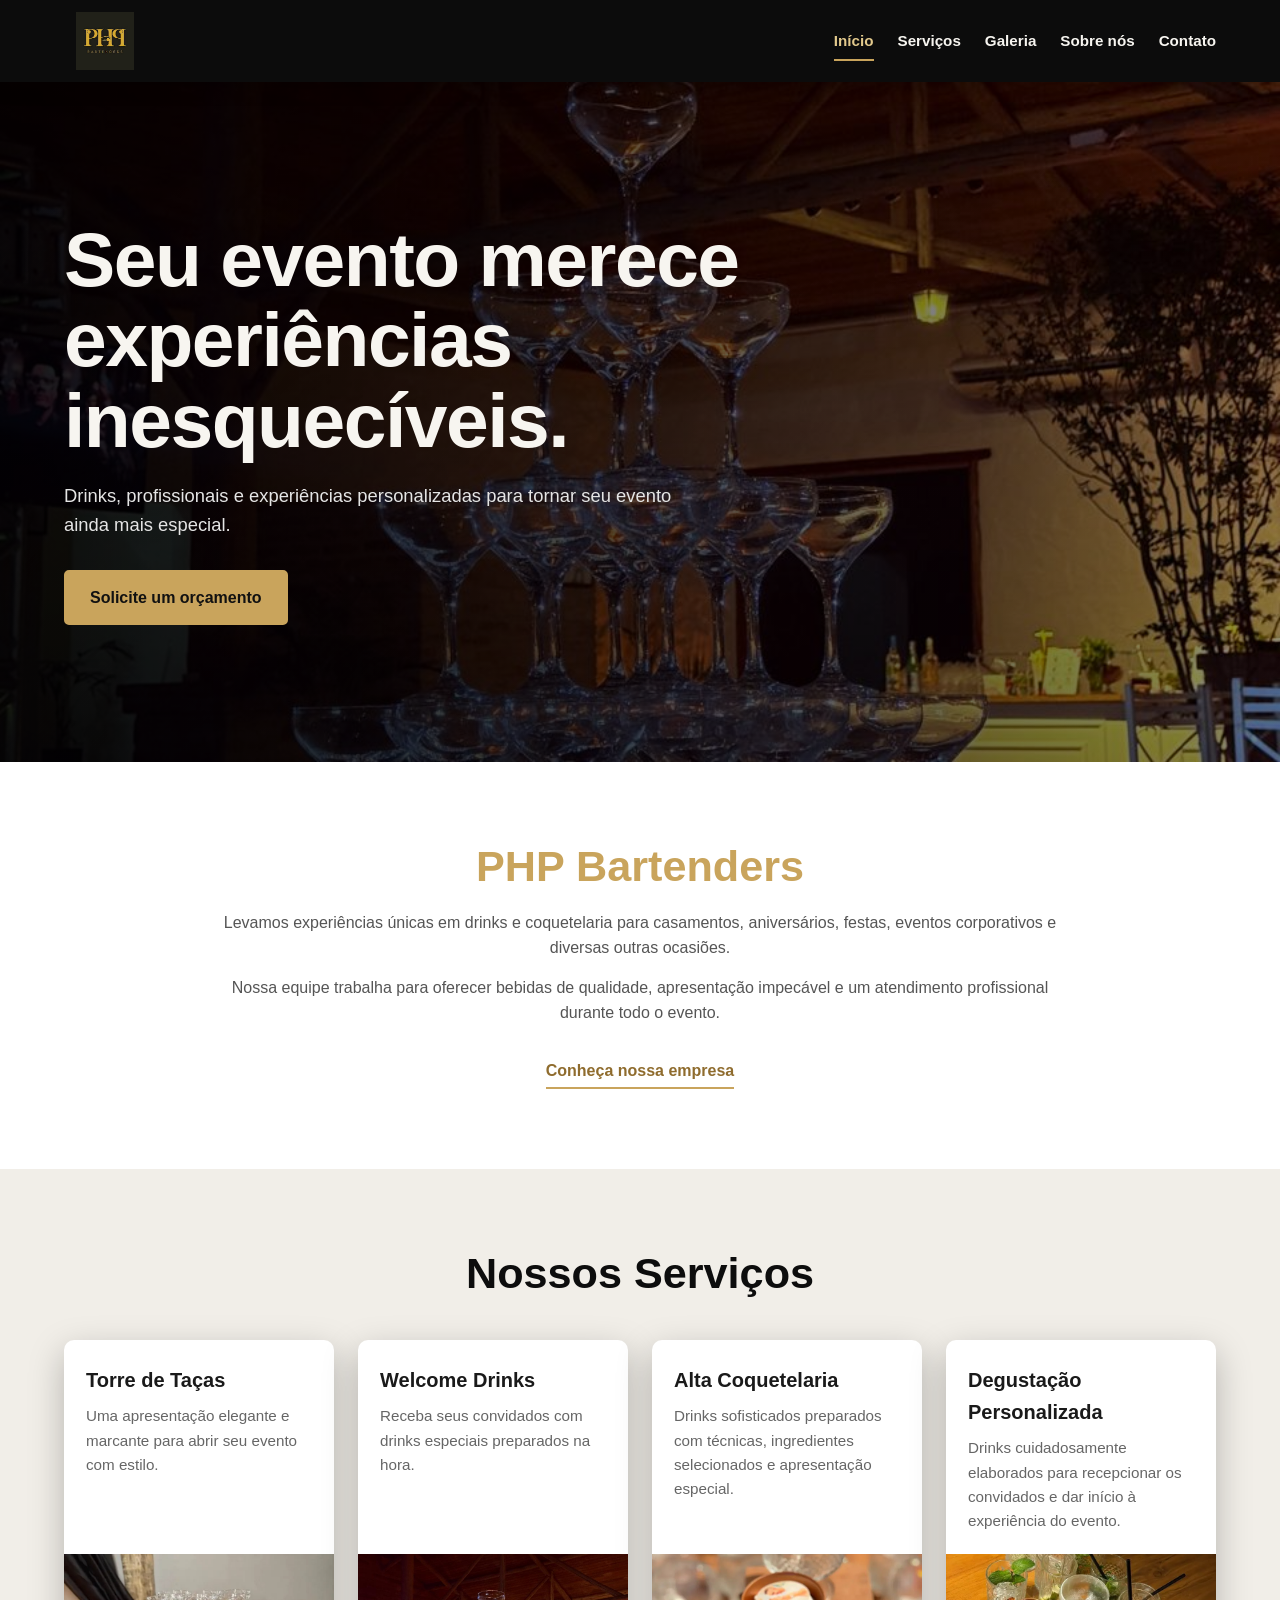
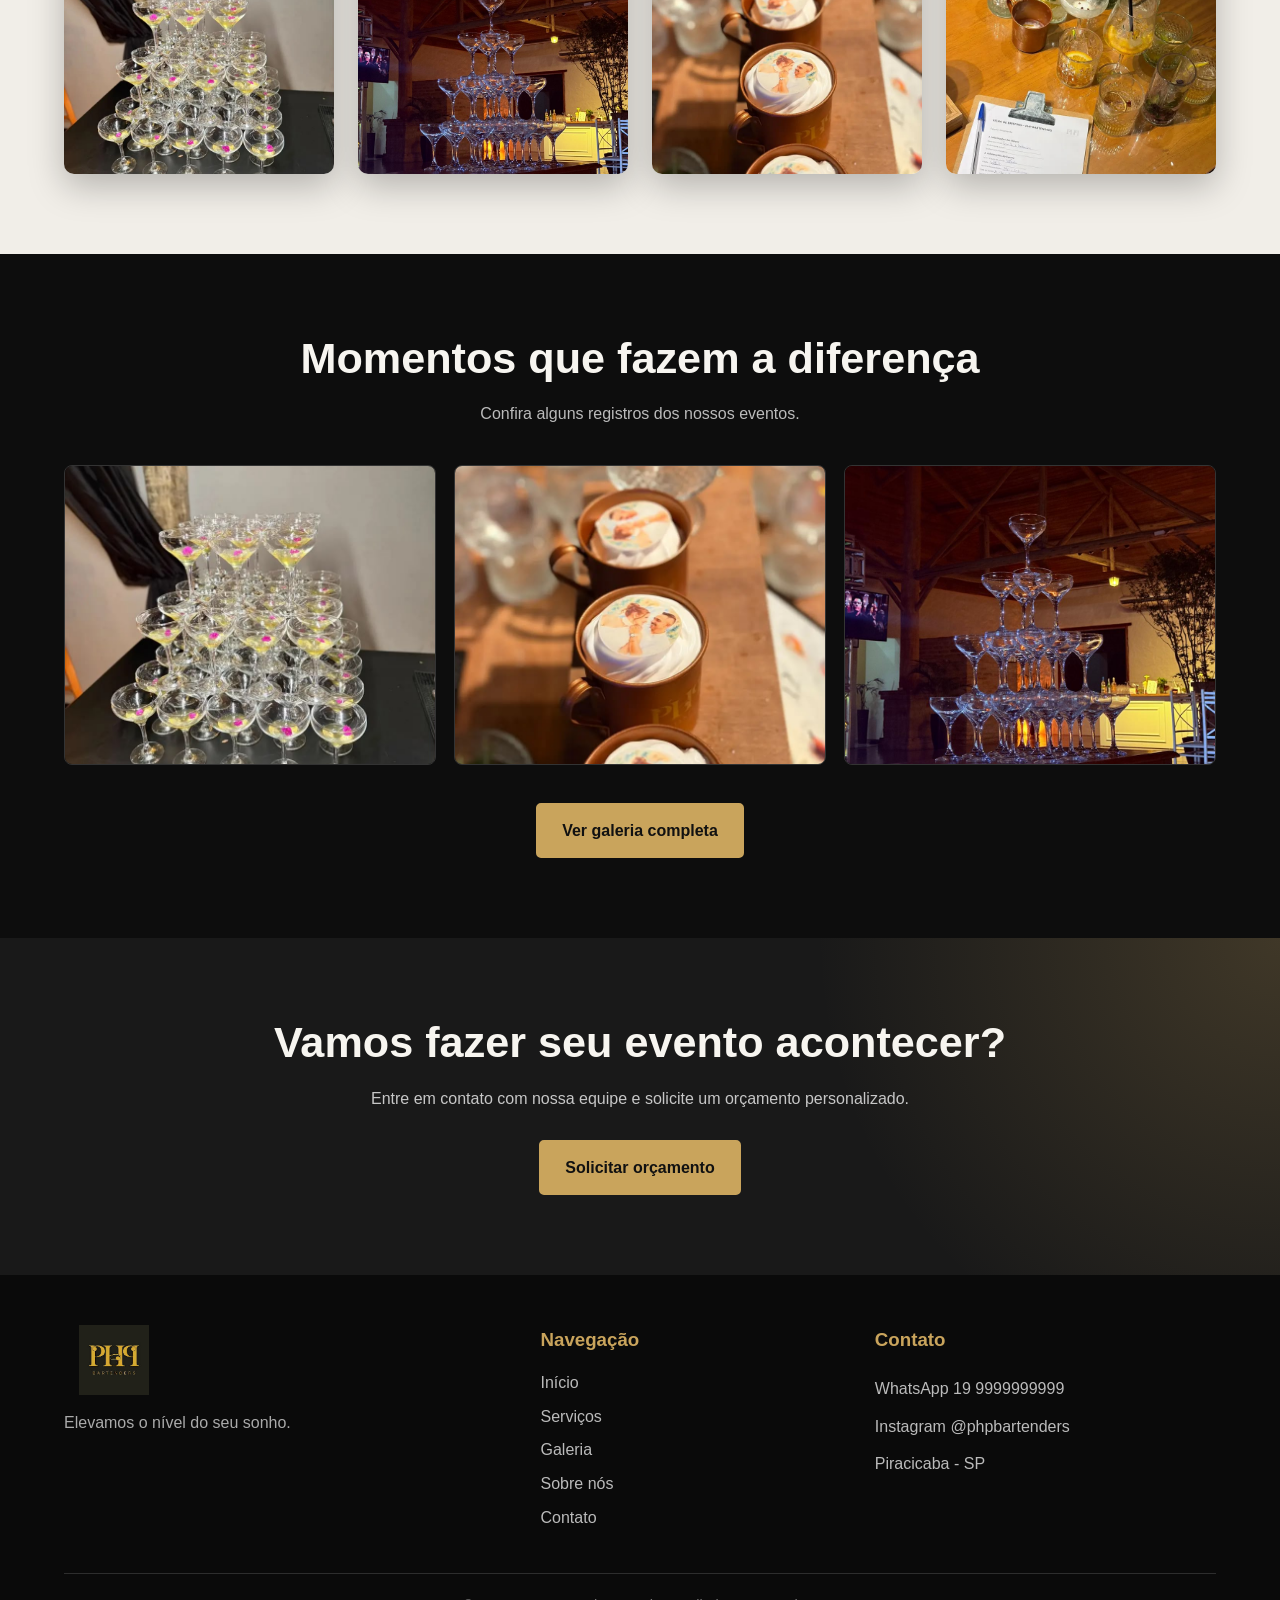
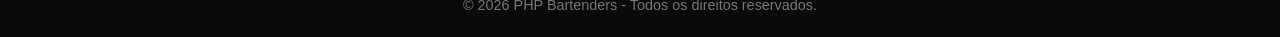
==== Paginas/index.html @ 07cd4cd8 "Add files via upload" ====
<!doctype html>
<html lang="pt-BR">
  <head>
    <meta charset="UTF-8" />
    <meta name="viewport" content="width=device-width, initial-scale=1.0" />
    <title>PHP Bartenders</title>
    <link rel="stylesheet" href="../css/style.css" />
    <link rel="icon" href="../imagens/Logo PHP.jpg" type="image/png" />
  </head>

  <body>
    <header>
      <div class="logo">
        <img src="../imagens/Logo PHP.jpg" alt="Logo PHP Bartenders" />
      </div>
      <nav>
        <a href="index.html" class="ativo">Início</a>
        <a href="serviços.html">Serviços</a>
        <a href="galeria.html">Galeria</a>
        <a href="sobre.html">Sobre nós</a>
        <a href="contato.html">Contato</a>
      </nav>
    </header>
    <main>
      <!-- BANNER PRINCIPAL -->
      <section class="hero">
        <div class="hero-text">
          <h1>Seu evento merece experiências inesquecíveis.</h1>
          <p>
            Drinks, profissionais e experiências personalizadas para tornar seu
            evento ainda mais especial.
          </p>
          <a href="contato.html" class="botao">
            Solicite um orçamento
          </a>
        </div>
      </section>
      <!-- SOBRE A EMPRESA -->
      <section class="sobre">
        <h2>PHP Bartenders</h2>
        <p>
          Levamos experiências únicas em drinks e coquetelaria para casamentos,
          aniversários, festas, eventos corporativos e diversas outras ocasiões.
        </p>
        <p>
          Nossa equipe trabalha para oferecer bebidas de qualidade, apresentação
          impecável e um atendimento profissional durante todo o evento.
        </p>
        <a href="sobre.html">Conheça nossa empresa</a>
      </section>
      <!-- SERVIÇOS -->
      <section class="servicos">
        <h2>Nossos Serviços</h2>
        <div class="servicos-container">
          <div class="card-servico">
            <h3>Torre de Taças</h3>
            <p>
              Uma apresentação elegante e marcante para abrir seu evento com
              estilo.
            </p>
            <img src="../imagens/torre.jpeg" alt="Torre de Taças" />
          </div>
          <div class="card-servico">
            <h3>Welcome Drinks</h3>
            <p>
              Receba seus convidados com drinks especiais preparados na hora.
            </p>
            <img src="../imagens/welcome.jpeg" alt="Welcome Drinks" />
          </div>
          <div class="card-servico">
            <h3>Alta Coquetelaria</h3>
            <p>
              Drinks sofisticados preparados com técnicas, ingredientes
              selecionados e apresentação especial.
            </p>
            <img src="../imagens/alta.jpeg" alt="Alta Coquetelaria" />
          </div>
          <div class="card-servico">
            <h3>Degustação Personalizada</h3>
            <p>
              Drinks cuidadosamente elaborados para recepcionar os convidados e
              dar início à experiência do evento.
            </p>
            <img src="../imagens/degustação personalizaa.jpeg" alt="Shots" />
          </div>
        </div>
      </section>
      <!-- GALERIA -->
      <section class="galeria-destaque">
        <h2>Momentos que fazem a diferença</h2>
        <p>Confira alguns registros dos nossos eventos.</p>
        <div class="imagens-galeria">
          <img src="../imagens/torre.jpeg" alt="Torre de Taças iluminada em evento" />
          <img src="../imagens/alta.jpeg" alt="Alta coquetelaria e preparo de drinks" />
          <img src="../imagens/welcome.jpeg" alt="Welcome drinks para convidados" />
        </div>
        <a href="galeria.html" class="botao">
          Ver galeria completa
        </a>
      </section>
      <!-- ORÇAMENTO -->
      <section class="orcamento">
        <h2>Vamos fazer seu evento acontecer?</h2>
        <p>
          Entre em contato com nossa equipe e solicite um orçamento
          personalizado.
        </p>
        <a href="contato.html" class="botao">
          Solicitar orçamento
        </a>
      </section>
    </main>
    <footer>
      <div class="footer-container">
        <div class="footer-logo">
          <img src="../imagens/Logo PHP.jpg" alt="Logo PHP Bartenders" />
          <p>Elevamos o nível do seu sonho.</p>
        </div>
        <div class="footer-links">
          <h3>Navegação</h3>
          <a href="index.html">Início</a>
          <a href="serviços.html">Serviços</a>
          <a href="galeria.html">Galeria</a>
          <a href="sobre.html">Sobre nós</a>
          <a href="contato.html">Contato</a>
        </div>

        <div class="footer-contato">
          <h3>Contato</h3>

          <p>WhatsApp 19 9999999999</p>
          <p>Instagram @phpbartenders</p>
          <p>Piracicaba - SP</p>
        </div>
      </div>
      <div class="footer-bottom">
        <p>© 2026 PHP Bartenders - Todos os direitos reservados.</p>
      </div>
    </footer>
  </body>
</html>
---- css/style.css ----
/* =========================================================
   PHP BARTENDERS - ESTILO PRINCIPAL (REORGANIZADO)

   ÍNDICE
   1. Variáveis e base
   2. Componentes globais (títulos, botão, orçamento/CTA)
   3. Cabeçalho e menu
   4. Rodapé
   5. Página INÍCIO (index)
   6. Banner das páginas internas
   7. Página SOBRE NÓS
   8. Página SERVIÇOS
   9. Página GALERIA
   10. Página CONTATO (formulário, cards, FAQ)
   11. Responsividade (media queries)
   12. Acessibilidade
   ========================================================= */


/* =========================================================
   1. VARIÁVEIS E BASE
   ========================================================= */

:root {
    --preto: #0d0d0d;
    --preto-2: #151515;
    --cinza: #242424;
    --cinza-claro: #bdbdbd;
    --branco: #f7f5f0;
    --dourado: #c9a45c;
    --dourado-claro: #e2c98c;
    --max-width: 1200px;
    --sombra: 0 12px 35px rgba(0, 0, 0, 0.25);
    --transicao: 0.3s ease;
}

* {
    margin: 0;
    padding: 0;
    box-sizing: border-box;
}

html {
    scroll-behavior: smooth;
}

body {
    font-family: Arial, Helvetica, sans-serif;
    background: var(--branco);
    color: #222;
    line-height: 1.6;
}

/* Fica depois do body de propósito: define o fundo escuro atrás da página */
html, body {
    min-height: 100%;
    background-color: #0a0a0a;
}

main {
    overflow: hidden;
}


/* =========================================================
   2. COMPONENTES GLOBAIS
   ========================================================= */

/* Seções e títulos padrão */
section {
    padding: 80px 5%;
}

section h2 {
    color: var(--preto);
    font-size: clamp(1.8rem, 4vw, 2.7rem);
    line-height: 1.15;
    text-align: center;
    margin-bottom: 18px;
}

section > p {
    max-width: 760px;
    margin: 0 auto 14px;
    text-align: center;
    color: #555;
}

/* Botão dourado */
.botao {
    display: inline-block;
    padding: 13px 24px;
    border-radius: 5px;
    background: var(--dourado);
    color: #111;
    text-decoration: none;
    font-weight: 800;
    border: 2px solid var(--dourado);
    transition: transform var(--transicao), background var(--transicao),
                color var(--transicao), box-shadow var(--transicao);
}

.botao:hover,
.botao:focus {
    background: transparent;
    color: var(--dourado-claro);
    transform: translateY(-2px);
    box-shadow: 0 8px 20px rgba(0, 0, 0, 0.18);
}

/* Seção de orçamento / CTA (usada em várias páginas) */
.orcamento {
    background:
        radial-gradient(circle at top right, rgba(201, 164, 92, 0.22), transparent 35%),
        #191919;
    color: var(--branco);
    text-align: center;
}

.orcamento h2 {
    color: var(--branco);
}

.orcamento p {
    color: #c7c7c7;
    margin-bottom: 28px;
}


/* =========================================================
   3. CABEÇALHO E MENU
   ========================================================= */

header {
    min-height: 82px;
    padding: 12px 5%;
    background: rgba(13, 13, 13, 0.97);
    display: flex;
    align-items: center;
    justify-content: space-between;
    gap: 30px;
    position: sticky;
    top: 0;
    z-index: 1000;
    box-shadow: 0 3px 18px rgba(0, 0, 0, 0.25);
}

.logo img {
    width: 82px;
    height: 58px;
    object-fit: contain;
    border-radius: 8px;
    display: block;
}

nav {
    display: flex;
    align-items: center;
    justify-content: flex-end;
    flex-wrap: wrap;
    gap: 8px 24px;
}

nav a {
    color: var(--branco);
    text-decoration: none;
    font-size: 0.95rem;
    font-weight: 700;
    padding: 8px 0;
    position: relative;
    transition: color var(--transicao);
}

nav a::after {
    content: "";
    position: absolute;
    left: 0;
    bottom: 0;
    width: 0;
    height: 2px;
    background: var(--dourado);
    transition: width var(--transicao);
}

nav a:hover,
nav a:focus {
    color: var(--dourado-claro);
}

nav a:hover::after,
nav a:focus::after {
    width: 100%;
}

/* Link da página atual */
nav a.ativo {
    color: var(--dourado-claro);
}

nav a.ativo::after {
    width: 100%;
}


/* =========================================================
   4. RODAPÉ
   ========================================================= */

footer {
    background: #0a0a0a;
    color: white;
    padding: 50px 5% 20px;
}

.footer-container {
    width: min(var(--max-width), 100%);
    margin: 0 auto;
    display: grid;
    grid-template-columns: 1.5fr 1fr 1.2fr;
    gap: 50px;
}

.footer-logo,
.footer-links,
.footer-contato {
    display: flex;
    flex-direction: column;
}

.footer-logo {
    max-width: 300px;
}

.footer-logo img {
    width: 100px;
    height: 70px;
    object-fit: contain;
    margin-bottom: 15px;
    border-radius: 7px;
}

.footer-logo p {
    color: #aaa;
    line-height: 1.6;
}

.footer-links h3,
.footer-contato h3 {
    color: var(--dourado);
    margin-bottom: 15px;
}

.footer-links a {
    color: #bbb;
    text-decoration: none;
    margin-bottom: 8px;
    transition: color var(--transicao), padding-left var(--transicao);
}

.footer-links a:hover {
    color: var(--dourado-claro);
    padding-left: 4px;
}

.footer-contato p {
    color: #bbb;
    margin: 6px 0;
}

.footer-bottom {
    width: min(var(--max-width), 100%);
    margin: 35px auto 0;
    border-top: 1px solid #2d2d2d;
    padding-top: 20px;
    text-align: center;
    color: #777;
    font-size: 0.9rem;
}


/* =========================================================
   5. PÁGINA INÍCIO (index.html)
   ========================================================= */

/* ---------- Banner principal ---------- */
.hero {
    min-height: 680px;
    padding: 100px 5%;
    display: flex;
    align-items: center;
    position: relative;
    isolation: isolate;
    background:
        linear-gradient(90deg, rgba(0, 0, 0, 0.88) 0%, rgba(0, 0, 0, 0.62) 48%, rgba(0, 0, 0, 0.28) 100%),
        url("../imagens/welcome.jpeg") center/cover no-repeat;
}

.hero::after {
    content: "";
    position: absolute;
    inset: 0;
    background: linear-gradient(0deg, rgba(0,0,0,.25), transparent);
    z-index: -1;
}

.hero-text {
    width: min(680px, 100%);
    color: var(--branco);
}

.hero-text h1 {
    max-width: 680px;
    margin-bottom: 20px;
    font-size: clamp(2.5rem, 6vw, 4.8rem);
    line-height: 1.05;
    letter-spacing: -1.5px;
}

.hero-text p {
    max-width: 620px;
    margin-bottom: 30px;
    color: #e5e5e5;
    font-size: 1.15rem;
}

.hero .botao:hover {
    color: #ebe083e8;
}

/* ---------- Sobre a empresa ---------- */
.sobre {
    background: #fff;
    text-align: center;
}

.sobre h2 {
    color: var(--dourado);
}

.sobre p {
    max-width: 850px;
}

.sobre > a:not(.botao) {
    display: inline-block;
    margin-top: 18px;
    color: #8f6c2e;
    font-weight: 800;
    text-decoration: none;
    border-bottom: 2px solid var(--dourado);
    padding-bottom: 3px;
    transition: color var(--transicao);
}

.sobre > a:not(.botao):hover {
    color: #4e3918;
}

/* ---------- Serviços (cards) ---------- */
.servicos {
    background: #f1eee8;
}

.servicos-container {
    width: min(var(--max-width), 100%);
    margin: 42px auto 0;
    display: grid;
    grid-template-columns: repeat(4, 1fr);
    gap: 24px;
}

.card-servico {
    background: #fff;
    border-radius: 10px;
    overflow: hidden;
    box-shadow: var(--sombra);
    display: flex;
    flex-direction: column;
    justify-content: space-between; /* força a imagem para o rodapé do card */
    transition: transform var(--transicao), box-shadow var(--transicao);
}

.card-servico:hover {
    transform: translateY(-8px);
    box-shadow: 0 18px 40px rgba(0, 0, 0, 0.2);
}

.card-servico h3 {
    padding: 24px 22px 8px;
    color: #1a1a1a;
    font-size: 1.25rem;
}

.card-servico p {
    padding: 0 22px 20px;
    color: #666;
    font-size: 0.95rem;
    flex: 1;
}

.card-servico img {
    width: 100%;
    height: 220px;
    object-fit: cover;
    display: block;
    transition: transform 0.5s ease;
}

.card-servico:hover img {
    transform: scale(1.04);
}

/* ---------- Galeria em destaque ---------- */
.galeria-destaque {
    background: var(--preto);
    color: var(--branco);
    text-align: center;
}

.galeria-destaque h2 {
    color: var(--branco);
}

.galeria-destaque > p {
    color: #bbb;
}

.imagens-galeria {
    width: min(var(--max-width), 100%);
    margin: 38px auto;
    display: grid;
    grid-template-columns: repeat(3, 1fr);
    gap: 18px;
}

.imagens-galeria img {
    width: 100%;
    height: 300px;
    object-fit: cover;
    border-radius: 8px;
    border: 1px solid #333;
    display: block;
    transition: transform var(--transicao), filter var(--transicao);
}

.imagens-galeria img:hover {
    transform: scale(1.025);
    filter: brightness(1.1);
}


/* =========================================================
   6. BANNER DAS PÁGINAS INTERNAS
   (Sobre, Serviços, Galeria, Contato)
   ========================================================= */

.hero-interna {
    min-height: 380px;
    padding: 90px 5% 70px;
    display: flex;
    align-items: center;
    justify-content: center;
    text-align: center;
    position: relative;
    background:
        linear-gradient(180deg, rgba(13, 13, 13, 0.92) 0%, rgba(21, 21, 21, 0.85) 100%),
        url("../imagens/welcome.jpeg") center/cover no-repeat;
    border-bottom: 2px solid rgba(201, 164, 92, 0.35);
}

.hero-interna-conteudo {
    width: min(850px, 100%);
    color: var(--branco);
}

.hero-interna-conteudo .tag-topo {
    display: inline-block;
    color: var(--dourado);
    text-transform: uppercase;
    font-size: 0.85rem;
    font-weight: 800;
    letter-spacing: 2px;
    margin-bottom: 12px;
    padding: 4px 14px;
    background: rgba(201, 164, 92, 0.12);
    border: 1px solid rgba(201, 164, 92, 0.3);
    border-radius: 20px;
}

.hero-interna-conteudo h1 {
    font-size: clamp(2.2rem, 5vw, 3.8rem);
    line-height: 1.15;
    margin-bottom: 16px;
    color: var(--branco);
}

.hero-interna-conteudo h1 span {
    color: var(--dourado);
}

.hero-interna-conteudo p {
    font-size: 1.1rem;
    color: #d8d8d8;
    max-width: 680px;
    margin: 0 auto;
}


/* =========================================================
   7. PÁGINA SOBRE NÓS (sobre.html)
   ========================================================= */

/* ---------- História ---------- */
.sobre-historia {
    background: #ffffff;
    padding: 80px 5%;
}

.sobre-historia-grid {
    width: min(var(--max-width), 100%);
    margin: 40px auto 0;
    display: grid;
    grid-template-columns: 1.1fr 0.9fr;
    gap: 50px;
    align-items: center;
}

.sobre-historia-texto h3 {
    font-size: 1.8rem;
    color: var(--preto);
    margin-bottom: 18px;
    line-height: 1.3;
}

.sobre-historia-texto p {
    color: #4a4a4a;
    font-size: 1.05rem;
    line-height: 1.75;
    margin-bottom: 16px;
    text-align: left;
}

.sobre-historia-img {
    position: relative;
}

.sobre-historia-img img {
    width: 100%;
    height: 420px;
    object-fit: cover;
    border-radius: 12px;
    box-shadow: var(--sombra);
    border: 2px solid var(--dourado);
}

.badge-experiencia {
    position: absolute;
    bottom: -20px;
    left: -20px;
    background: var(--preto);
    color: var(--dourado);
    border: 2px solid var(--dourado);
    padding: 16px 24px;
    border-radius: 10px;
    box-shadow: var(--sombra);
}

.badge-experiencia strong {
    display: block;
    font-size: 1.8rem;
    line-height: 1;
    color: var(--branco);
}

.badge-experiencia span {
    font-size: 0.85rem;
    color: var(--dourado-claro);
    text-transform: uppercase;
    letter-spacing: 1px;
}

/* ---------- Números / Stats ---------- */
.stats-secao {
    background: var(--preto-2);
    color: var(--branco);
    padding: 70px 5%;
    border-top: 1px solid #222;
    border-bottom: 1px solid #222;
}

.stats-grid {
    width: min(var(--max-width), 100%);
    margin: 0 auto;
    display: grid;
    grid-template-columns: repeat(4, 1fr);
    gap: 30px;
    text-align: center;
}

.stat-item h3 {
    font-size: clamp(2.4rem, 4vw, 3.4rem);
    color: var(--dourado);
    margin-bottom: 8px;
    font-weight: 800;
}

.stat-item p {
    color: #ccc;
    font-size: 1rem;
    margin: 0;
    text-transform: uppercase;
    letter-spacing: 1px;
}

/* ---------- Pilares / Valores ---------- */
.pilares-secao {
    background: #f4f1ea;
    padding: 80px 5%;
    text-align: center;
}

.pilares-grid {
    width: min(var(--max-width), 100%);
    margin: 45px auto 0;
    display: grid;
    grid-template-columns: repeat(4, 1fr);
    gap: 24px;
}

.card-pilar {
    background: #ffffff;
    padding: 36px 24px;
    border-radius: 10px;
    box-shadow: 0 6px 20px rgba(0, 0, 0, 0.07);
    border-top: 4px solid var(--dourado);
    transition: transform var(--transicao), box-shadow var(--transicao);
    text-align: left;
}

.card-pilar:hover {
    transform: translateY(-6px);
    box-shadow: var(--sombra);
}

.card-pilar .icone-pilar {
    font-size: 2.2rem;
    margin-bottom: 16px;
    display: inline-block;
}

.card-pilar h4 {
    color: var(--preto);
    font-size: 1.25rem;
    margin-bottom: 12px;
}

.card-pilar p {
    color: #666;
    font-size: 0.95rem;
    line-height: 1.6;
    margin: 0;
}


/* =========================================================
   8. PÁGINA SERVIÇOS (serviços.html)
   ========================================================= */

/* ---------- Serviços em detalhe ---------- */
.servicos-detalhes-secao {
    background: #ffffff;
    padding: 80px 5%;
}

.servico-completo-card {
    width: min(var(--max-width), 100%);
    margin: 0 auto 50px;
    display: grid;
    grid-template-columns: 1fr 1fr;
    gap: 40px;
    background: #fdfcf9;
    border-radius: 12px;
    overflow: hidden;
    box-shadow: 0 8px 30px rgba(0, 0, 0, 0.08);
    border: 1px solid #e8e3d8;
    align-items: center;
    transition: transform var(--transicao);
}

.servico-completo-card:hover {
    transform: translateY(-4px);
}

/* Card com imagem e texto invertidos */
.servico-completo-card.invertido {
    grid-template-columns: 1fr 1fr;
}

.servico-completo-card.invertido .servico-img-box {
    order: 2;
}

.servico-completo-card.invertido .servico-info-box {
    order: 1;
}

.servico-img-box {
    height: 100%;
}

.servico-img-box img {
    width: 100%;
    height: 100%;
    min-height: 380px;
    max-height: 440px;
    object-fit: cover;
    display: block;
}

.servico-info-box {
    padding: 40px;
}

.servico-badge {
    display: inline-block;
    font-size: 0.8rem;
    font-weight: 800;
    text-transform: uppercase;
    letter-spacing: 1.5px;
    color: var(--dourado);
    background: rgba(201, 164, 92, 0.15);
    padding: 4px 12px;
    border-radius: 20px;
    margin-bottom: 12px;
}

.servico-info-box h3 {
    font-size: 1.9rem;
    color: var(--preto);
    margin-bottom: 14px;
}

.servico-info-box p {
    color: #555;
    font-size: 1rem;
    line-height: 1.7;
    margin-bottom: 20px;
    text-align: left;
}

.servico-lista-itens {
    list-style: none;
    margin-bottom: 26px;
    padding: 0;
}

.servico-lista-itens li {
    position: relative;
    padding-left: 26px;
    color: #444;
    font-size: 0.95rem;
    margin-bottom: 10px;
    line-height: 1.5;
}

.servico-lista-itens li::before {
    content: "✓";
    position: absolute;
    left: 0;
    color: var(--dourado);
    font-weight: bold;
    font-size: 1.1rem;
}

/* ---------- O que está incluso ---------- */
.incluso-secao {
    background: var(--preto);
    color: var(--branco);
    padding: 80px 5%;
    text-align: center;
}

.incluso-secao h2 {
    color: var(--branco);
}

.incluso-grid {
    width: min(var(--max-width), 100%);
    margin: 45px auto 0;
    display: grid;
    grid-template-columns: repeat(4, 1fr);
    gap: 25px;
}

.incluso-card {
    background: #181818;
    border: 1px solid #2d2d2d;
    padding: 32px 20px;
    border-radius: 10px;
    transition: transform var(--transicao), border-color var(--transicao);
    text-align: center;
}

.incluso-card:hover {
    transform: translateY(-5px);
    border-color: var(--dourado);
}

.incluso-icone {
    font-size: 2.2rem;
    margin-bottom: 15px;
    display: inline-block;
}

.incluso-card h4 {
    color: var(--dourado);
    font-size: 1.2rem;
    margin-bottom: 10px;
}

.incluso-card p {
    color: #aaa;
    font-size: 0.9rem;
    line-height: 1.5;
    margin: 0;
}

/* ---------- Como funciona a contratação ---------- */
.etapas-secao {
    background: #f4f1ea;
    padding: 80px 5%;
    text-align: center;
}

.etapas-grid {
    width: min(var(--max-width), 100%);
    margin: 45px auto 0;
    display: grid;
    grid-template-columns: repeat(4, 1fr);
    gap: 25px;
}

.etapa-card {
    background: #ffffff;
    padding: 35px 22px;
    border-radius: 10px;
    box-shadow: 0 5px 20px rgba(0, 0, 0, 0.06);
    position: relative;
    text-align: center;
}

.etapa-numero {
    width: 46px;
    height: 46px;
    background: var(--dourado);
    color: #111;
    font-weight: 800;
    font-size: 1.2rem;
    border-radius: 50%;
    display: flex;
    align-items: center;
    justify-content: center;
    margin: 0 auto 18px;
}

.etapa-card h4 {
    color: var(--preto);
    font-size: 1.2rem;
    margin-bottom: 10px;
}

.etapa-card p {
    color: #666;
    font-size: 0.9rem;
    line-height: 1.5;
    margin: 0;
}


/* =========================================================
   9. PÁGINA GALERIA (galeria.html)
   ========================================================= */

.galeria-secao {
    background: var(--preto);
    color: var(--branco);
    padding: 70px 5% 90px;
    text-align: center;
}

.galeria-secao h2 {
    color: var(--branco);
}

/* ---------- Filtros (CSS puro, com input radio) ---------- */
.filtros-galeria {
    display: flex;
    justify-content: center;
    flex-wrap: wrap;
    gap: 12px;
    margin: 30px auto 45px;
    max-width: 700px;
}

.radio-filtro {
    display: none;
}

.btn-filtro {
    display: inline-block;
    background: transparent;
    border: 1px solid #444;
    color: #ccc;
    padding: 10px 22px;
    border-radius: 30px;
    font-size: 0.95rem;
    font-weight: 700;
    cursor: pointer;
    user-select: none;
    transition: all var(--transicao);
}

.btn-filtro:hover {
    background: var(--dourado);
    color: #111;
    border-color: var(--dourado);
}

/* Estado ativo dos filtros via CSS puro */
#filtro-todos:checked ~ .filtros-galeria label[for="filtro-todos"],
#filtro-torre:checked ~ .filtros-galeria label[for="filtro-torre"],
#filtro-welcome:checked ~ .filtros-galeria label[for="filtro-welcome"],
#filtro-alta:checked ~ .filtros-galeria label[for="filtro-alta"],
#filtro-degustacao:checked ~ .filtros-galeria label[for="filtro-degustacao"] {
    background: var(--dourado);
    color: #111;
    border-color: var(--dourado);
}

/* Ocultação condicional dos itens via CSS puro */
#filtro-torre:checked ~ .grid-galeria-completa .item-galeria:not([data-categoria="torre"]),
#filtro-welcome:checked ~ .grid-galeria-completa .item-galeria:not([data-categoria="welcome"]),
#filtro-alta:checked ~ .grid-galeria-completa .item-galeria:not([data-categoria="alta"]),
#filtro-degustacao:checked ~ .grid-galeria-completa .item-galeria:not([data-categoria="degustacao"]) {
    display: none;
}

/* ---------- Grade de imagens ---------- */
.grid-galeria-completa {
    width: min(var(--max-width), 100%);
    margin: 0 auto;
    display: grid;
    grid-template-columns: repeat(3, 1fr);
    gap: 22px;
}

.item-galeria {
    position: relative;
    border-radius: 10px;
    overflow: hidden;
    height: 320px;
    box-shadow: 0 10px 25px rgba(0, 0, 0, 0.4);
    border: 1px solid #2a2a2a;
    background: #181818;
}

.item-galeria img {
    width: 100%;
    height: 100%;
    object-fit: cover;
    display: block;
    transition: transform 0.5s ease;
}

.item-galeria:hover img {
    transform: scale(1.08);
}

.item-galeria-overlay {
    position: absolute;
    inset: 0;
    background: linear-gradient(180deg, transparent 40%, rgba(0, 0, 0, 0.9) 100%);
    display: flex;
    flex-direction: column;
    justify-content: flex-end;
    padding: 24px;
    text-align: left;
    opacity: 0.95;
    transition: opacity var(--transicao);
}

.item-galeria-overlay .tag {
    color: var(--dourado);
    font-size: 0.8rem;
    font-weight: 800;
    text-transform: uppercase;
    letter-spacing: 1px;
    margin-bottom: 4px;
}

.item-galeria-overlay h4 {
    color: var(--branco);
    font-size: 1.2rem;
    margin: 0;
}

/* ---------- Depoimentos ---------- */
.depoimentos-secao {
    background: #fdfcf9;
    padding: 80px 5%;
    text-align: center;
}

.depoimentos-grid {
    width: min(var(--max-width), 100%);
    margin: 45px auto 0;
    display: grid;
    grid-template-columns: repeat(3, 1fr);
    gap: 25px;
}

.card-depoimento {
    background: #ffffff;
    padding: 35px 25px;
    border-radius: 10px;
    box-shadow: 0 6px 22px rgba(0, 0, 0, 0.06);
    border: 1px solid #ece7db;
    text-align: left;
    display: flex;
    flex-direction: column;
    justify-content: space-between;
}

.card-depoimento .estrelas {
    color: var(--dourado);
    font-size: 1.2rem;
    margin-bottom: 14px;
}

.card-depoimento p {
    color: #555;
    font-style: italic;
    font-size: 0.95rem;
    line-height: 1.65;
    margin-bottom: 20px;
    text-align: left;
}

.card-depoimento .autor {
    font-weight: 800;
    color: var(--preto);
    font-size: 1rem;
}

.card-depoimento .evento-tipo {
    color: #888;
    font-size: 0.85rem;
}


/* =========================================================
   10. PÁGINA CONTATO (contato.html)
   ========================================================= */

.contato-secao {
    background: #ffffff;
    padding: 80px 5%;
}

.contato-wrapper {
    width: min(var(--max-width), 100%);
    margin: 45px auto 0;
    display: grid;
    grid-template-columns: 1.3fr 0.9fr;
    gap: 45px;
    align-items: start;
}

/* ---------- Formulário ---------- */
.contato-form-container {
    background: #fbf9f4;
    padding: 40px;
    border-radius: 12px;
    border: 1px solid #e7e2d6;
    box-shadow: 0 10px 30px rgba(0, 0, 0, 0.05);
}

.contato-form-container h3 {
    font-size: 1.6rem;
    color: var(--preto);
    margin-bottom: 10px;
}

.contato-form-container p {
    color: #666;
    font-size: 0.95rem;
    margin-bottom: 25px;
    text-align: left;
}

.alerta-sucesso {
    display: none;
    background: #eafaf1;
    color: #1e7e34;
    border: 1.5px solid #28a745;
    padding: 16px 20px;
    border-radius: 8px;
    margin-bottom: 22px;
    font-weight: 600;
    font-size: 0.95rem;
    text-align: center;
    box-shadow: 0 4px 12px rgba(40, 167, 69, 0.15);
}

#sucesso:target {
    display: block;
}

.form-linha {
    display: grid;
    grid-template-columns: 1fr 1fr;
    gap: 18px;
    margin-bottom: 18px;
}

.form-grupo {
    margin-bottom: 18px;
}

.form-grupo label {
    display: block;
    font-size: 0.9rem;
    font-weight: 700;
    color: #333;
    margin-bottom: 7px;
}

.form-grupo input,
.form-grupo select,
.form-grupo textarea {
    width: 100%;
    padding: 13px 15px;
    font-family: inherit;
    font-size: 0.95rem;
    border: 1.5px solid #d5cebf;
    border-radius: 6px;
    background: #ffffff;
    color: #222;
    transition: border-color var(--transicao), box-shadow var(--transicao);
}

.form-grupo input:focus,
.form-grupo select:focus,
.form-grupo textarea:focus {
    outline: none;
    border-color: var(--dourado);
    box-shadow: 0 0 0 3px rgba(201, 164, 92, 0.25);
}

.btn-enviar {
    width: 100%;
    padding: 15px;
    background: var(--dourado);
    color: #111;
    font-size: 1.05rem;
    font-weight: 800;
    border: 2px solid var(--dourado);
    border-radius: 6px;
    cursor: pointer;
    transition: all var(--transicao);
    margin-top: 10px;
}

.btn-enviar:hover {
    background: #111;
    color: var(--dourado-claro);
    border-color: #111;
}

/* ---------- Cards de informação rápida ---------- */
.contato-info-container {
    display: flex;
    flex-direction: column;
    gap: 20px;
}

.card-info-rapido {
    background: #ffffff;
    padding: 24px;
    border-radius: 10px;
    border: 1px solid #e7e2d6;
    box-shadow: 0 5px 15px rgba(0, 0, 0, 0.04);
    display: flex;
    align-items: center;
    gap: 18px;
    text-decoration: none;
    color: inherit;
    transition: transform var(--transicao), border-color var(--transicao), box-shadow var(--transicao);
}

.card-info-rapido:hover {
    transform: translateY(-3px);
    border-color: var(--dourado);
    box-shadow: 0 8px 24px rgba(0, 0, 0, 0.08);
}

.card-info-rapido .icone {
    width: 52px;
    height: 52px;
    background: rgba(201, 164, 92, 0.15);
    border-radius: 50%;
    display: flex;
    align-items: center;
    justify-content: center;
    font-size: 1.4rem;
    flex-shrink: 0;
}

.card-info-rapido h4 {
    font-size: 1.05rem;
    color: var(--preto);
    margin-bottom: 4px;
}

.card-info-rapido p {
    color: #666;
    font-size: 0.9rem;
    margin: 0;
}

/* Card destaque do WhatsApp (precisa ficar depois do card-info-rapido) */
.card-destaque-whatsapp {
    background: linear-gradient(135deg, #131313 0%, #1f1f1f 100%);
    border: 1px solid var(--dourado);
    color: var(--branco);
}

.card-destaque-whatsapp h4 {
    color: var(--dourado-claro);
}

.card-destaque-whatsapp p {
    color: #ddd;
}

.card-destaque-whatsapp .icone {
    background: #25d366;
    color: #fff;
}

/* ---------- FAQ ---------- */
.faq-secao {
    background: #f4f1ea;
    padding: 80px 5%;
}

.faq-container {
    width: min(850px, 100%);
    margin: 40px auto 0;
    display: flex;
    flex-direction: column;
    gap: 16px;
}

.faq-item {
    background: #ffffff;
    border-radius: 8px;
    border: 1px solid #ded8cb;
    overflow: hidden;
    box-shadow: 0 4px 12px rgba(0, 0, 0, 0.04);
}

.faq-item summary {
    padding: 20px 24px;
    font-weight: 700;
    font-size: 1.05rem;
    color: var(--preto);
    cursor: pointer;
    list-style: none;
    position: relative;
    user-select: none;
    transition: color var(--transicao);
}

.faq-item summary::-webkit-details-marker {
    display: none;
}

.faq-item summary::after {
    content: "+";
    position: absolute;
    right: 24px;
    top: 50%;
    transform: translateY(-50%);
    font-size: 1.5rem;
    color: var(--dourado);
    font-weight: bold;
    transition: transform var(--transicao);
}

.faq-item[open] summary::after {
    transform: translateY(-50%) rotate(45deg);
}

.faq-item[open] summary {
    color: #8f6c2e;
    border-bottom: 1px solid #f0ecdf;
}

.faq-item p {
    padding: 20px 24px;
    color: #555;
    font-size: 0.95rem;
    line-height: 1.65;
    margin: 0;
    text-align: left;
}


/* =========================================================
   11. RESPONSIVIDADE (MEDIA QUERIES)
   Ficam no final de propósito, para sobrescrever os estilos
   normais. A ordem importa: 1000px -> 760px -> 420px.
   ========================================================= */

/* ---------- Tablet (até 1000px) ---------- */
@media (max-width: 1000px) {
    /* Início */
    .servicos-container {
        grid-template-columns: repeat(2, 1fr);
    }

    .hero {
        min-height: 600px;
    }

    /* Sobre, Serviços, Galeria, Contato */
    .sobre-historia-grid,
    .contato-wrapper {
        grid-template-columns: 1fr;
    }

    .pilares-grid,
    .incluso-grid,
    .etapas-grid,
    .stats-grid {
        grid-template-columns: repeat(2, 1fr);
    }

    .servico-completo-card,
    .servico-completo-card.invertido {
        grid-template-columns: 1fr;
    }

    .servico-completo-card.invertido .servico-img-box {
        order: 1;
    }

    .servico-completo-card.invertido .servico-info-box {
        order: 2;
    }

    .servico-img-box img {
        min-height: 260px;
        max-height: 300px;
    }

    .grid-galeria-completa,
    .depoimentos-grid {
        grid-template-columns: repeat(2, 1fr);
    }
}

/* ---------- Celular (até 760px) ---------- */
@media (max-width: 760px) {
    /* Geral */
    header {
        padding: 12px 20px;
        flex-direction: column;
        justify-content: center;
        gap: 8px;
    }

    nav {
        justify-content: center;
        gap: 4px 15px;
    }

    nav a {
        font-size: 0.85rem;
    }

    section {
        padding: 60px 20px;
    }

    .footer-container {
        grid-template-columns: 1fr;
        gap: 30px;
    }

    /* Início */
    .hero {
        min-height: 580px;
        padding: 80px 20px;
        background-position: center;
    }

    .hero-text h1 {
        font-size: clamp(2.3rem, 11vw, 3.8rem);
    }

    .hero-text p {
        font-size: 1rem;
    }

    .servicos-container {
        grid-template-columns: 1fr;
        max-width: 520px;
    }

    .imagens-galeria {
        grid-template-columns: 1fr;
        max-width: 520px;
    }

    .imagens-galeria img {
        height: 280px;
    }

    /* Páginas internas */
    .hero-interna {
        min-height: 320px;
        padding: 70px 20px 50px;
    }

    .badge-experiencia {
        position: static;
        margin-top: 15px;
    }

    .pilares-grid,
    .incluso-grid,
    .etapas-grid,
    .grid-galeria-completa,
    .depoimentos-grid,
    .stats-grid {
        grid-template-columns: 1fr;
    }

    .form-linha {
        grid-template-columns: 1fr;
        gap: 0;
    }

    .contato-form-container {
        padding: 25px 18px;
    }

    .servico-info-box {
        padding: 25px 20px;
    }
}

/* ---------- Celular pequeno (até 420px) ---------- */
@media (max-width: 420px) {
    .logo img {
        width: 72px;
        height: 50px;
    }

    nav {
        gap: 3px 10px;
    }

    nav a {
        font-size: 0.78rem;
    }

    .hero {
        min-height: 520px;
    }

    .botao {
        padding: 11px 18px;
        font-size: 0.9rem;
    }

    .card-servico img {
        height: 210px;
    }
}


/* =========================================================
   12. ACESSIBILIDADE
   ========================================================= */

/* Reduz animações quando o sistema do usuário pede */
@media (prefers-reduced-motion: reduce) {
    html {
        scroll-behavior: auto;
    }

    *,
    *::before,
    *::after {
        transition-duration: 0.01ms !important;
        animation-duration: 0.01ms !important;
    }
}
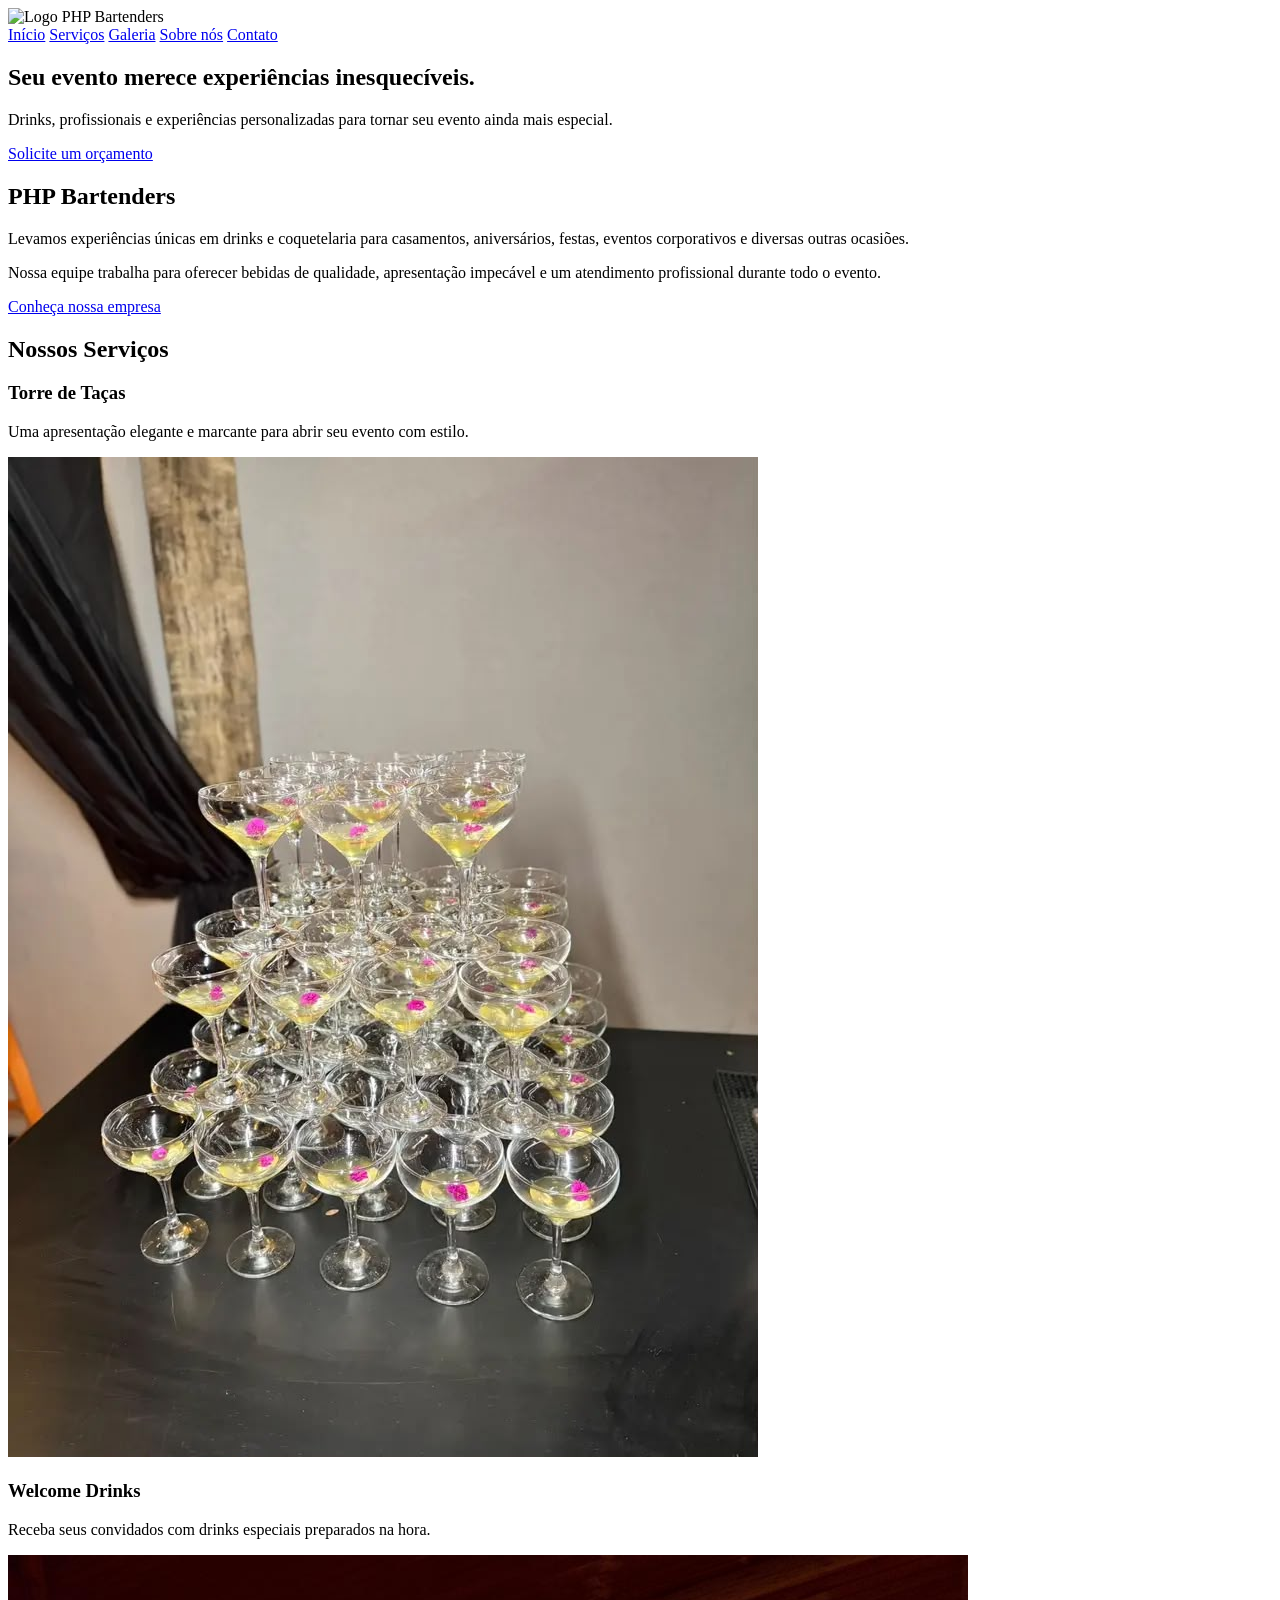
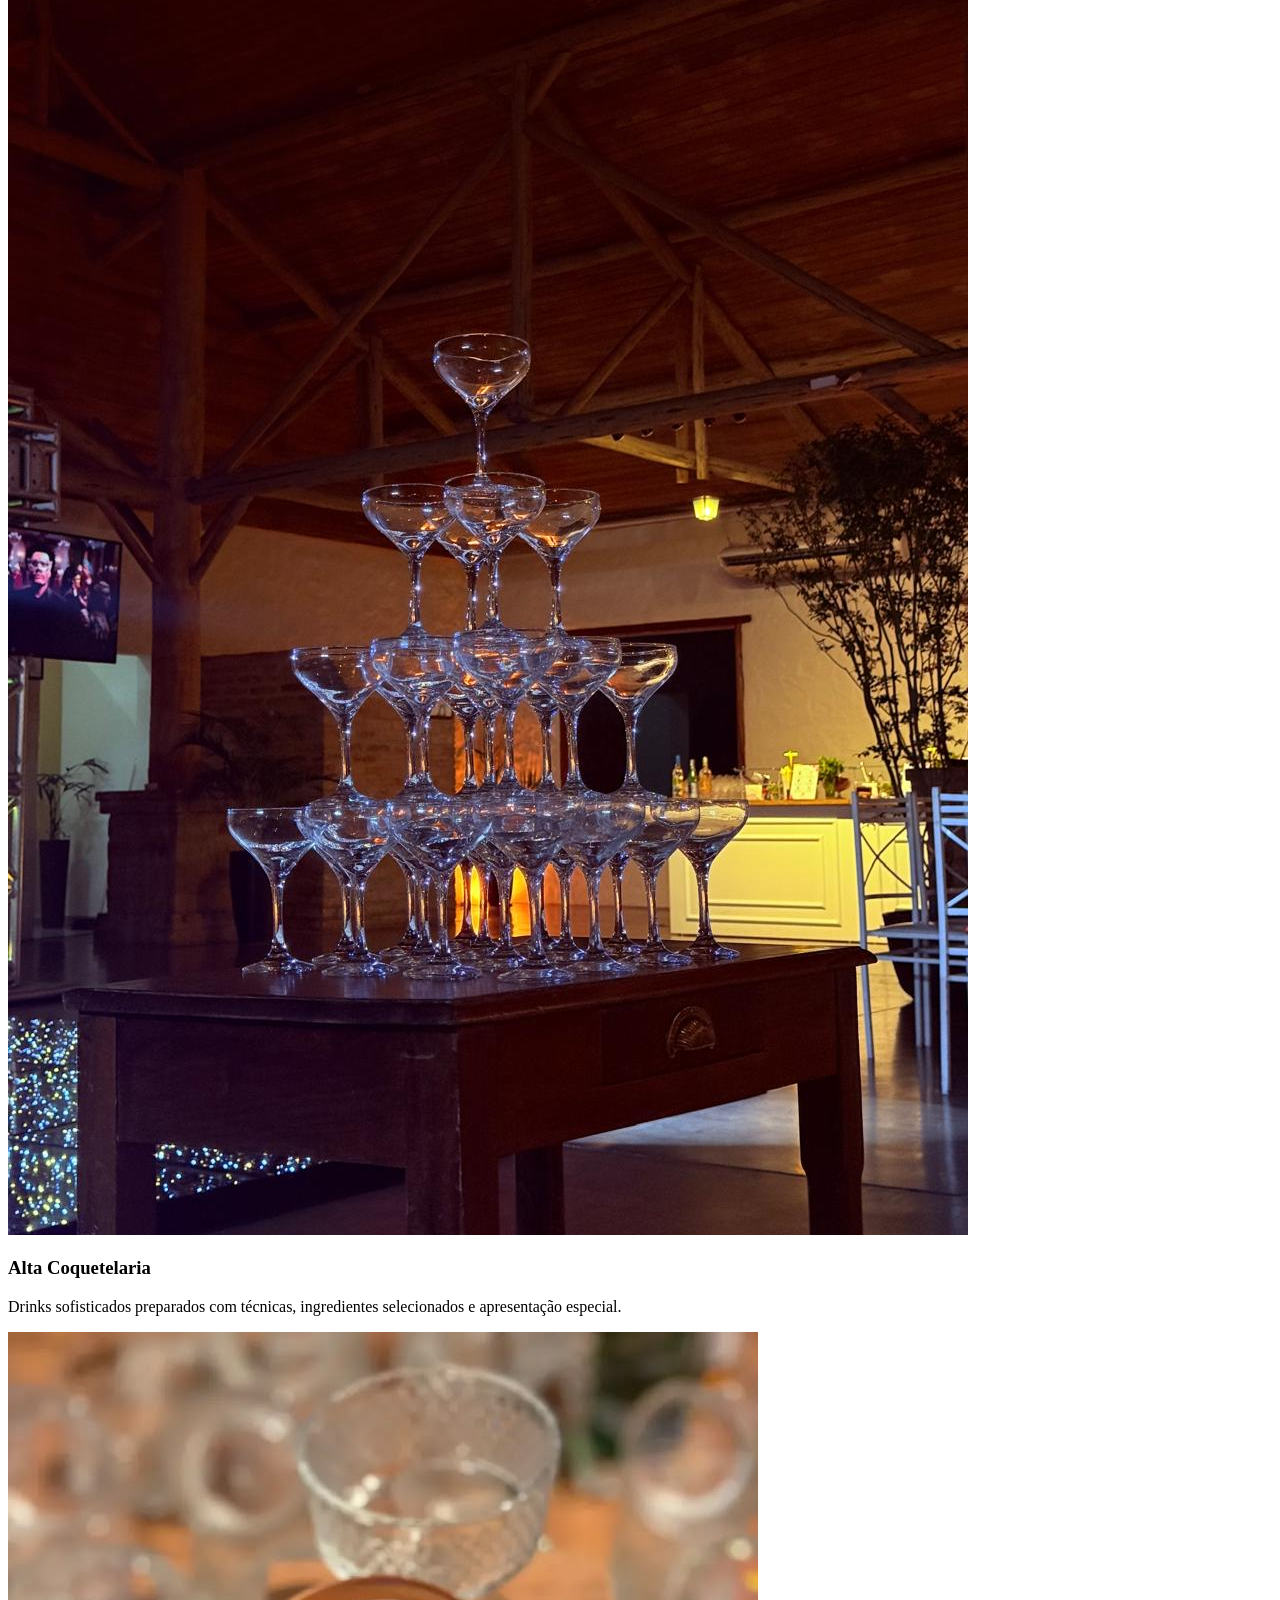
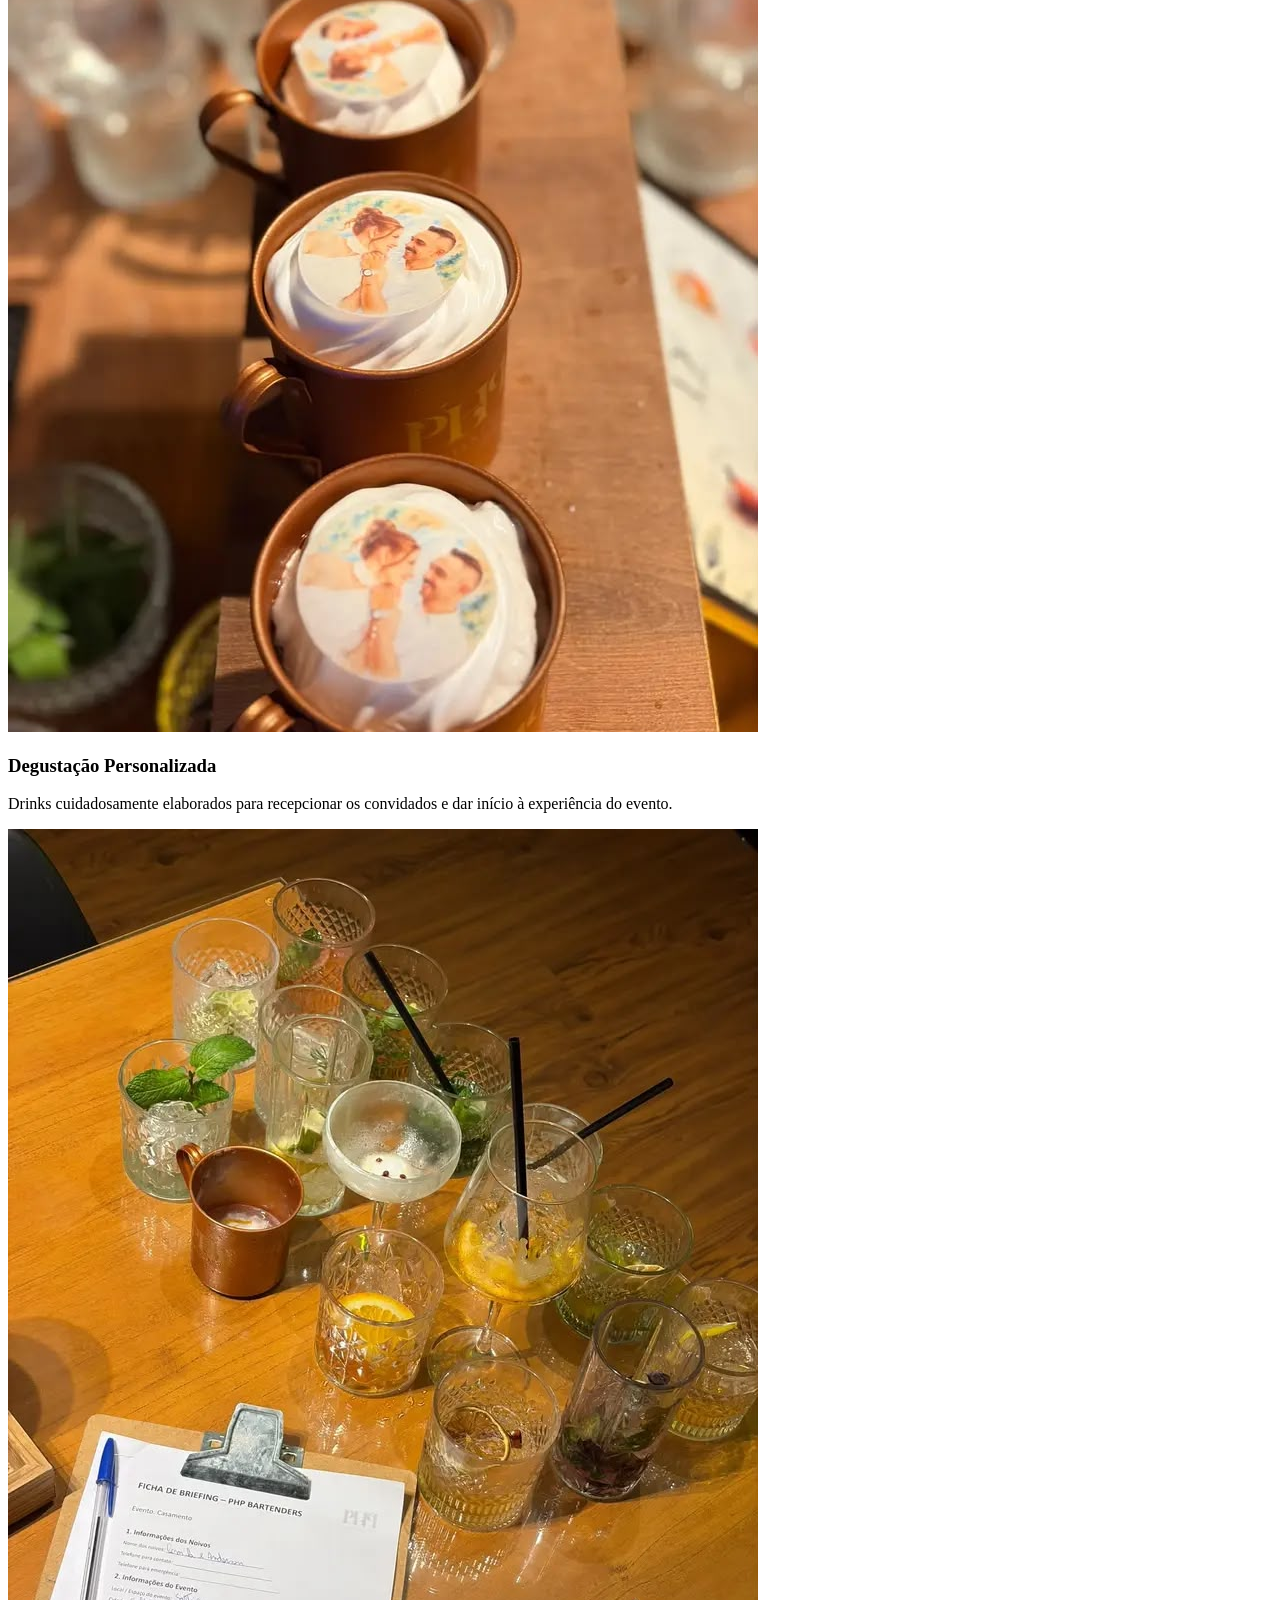
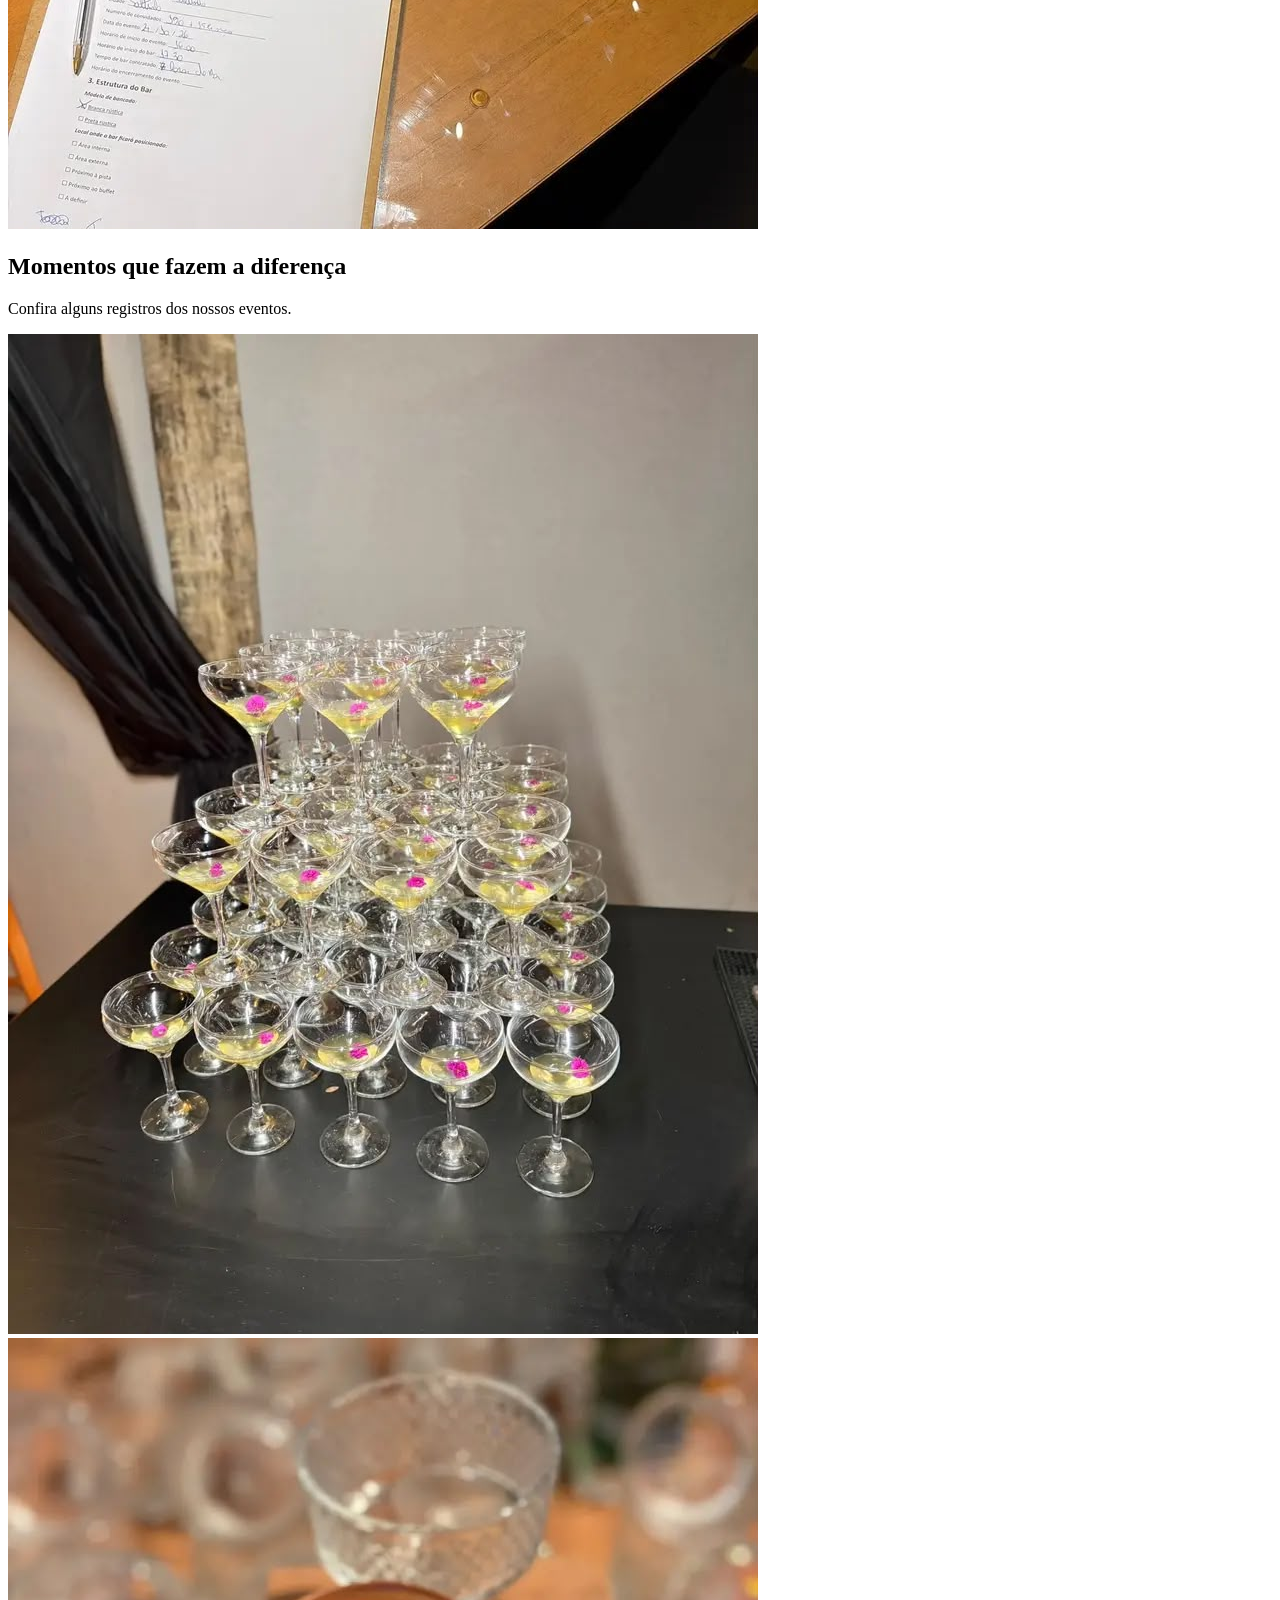
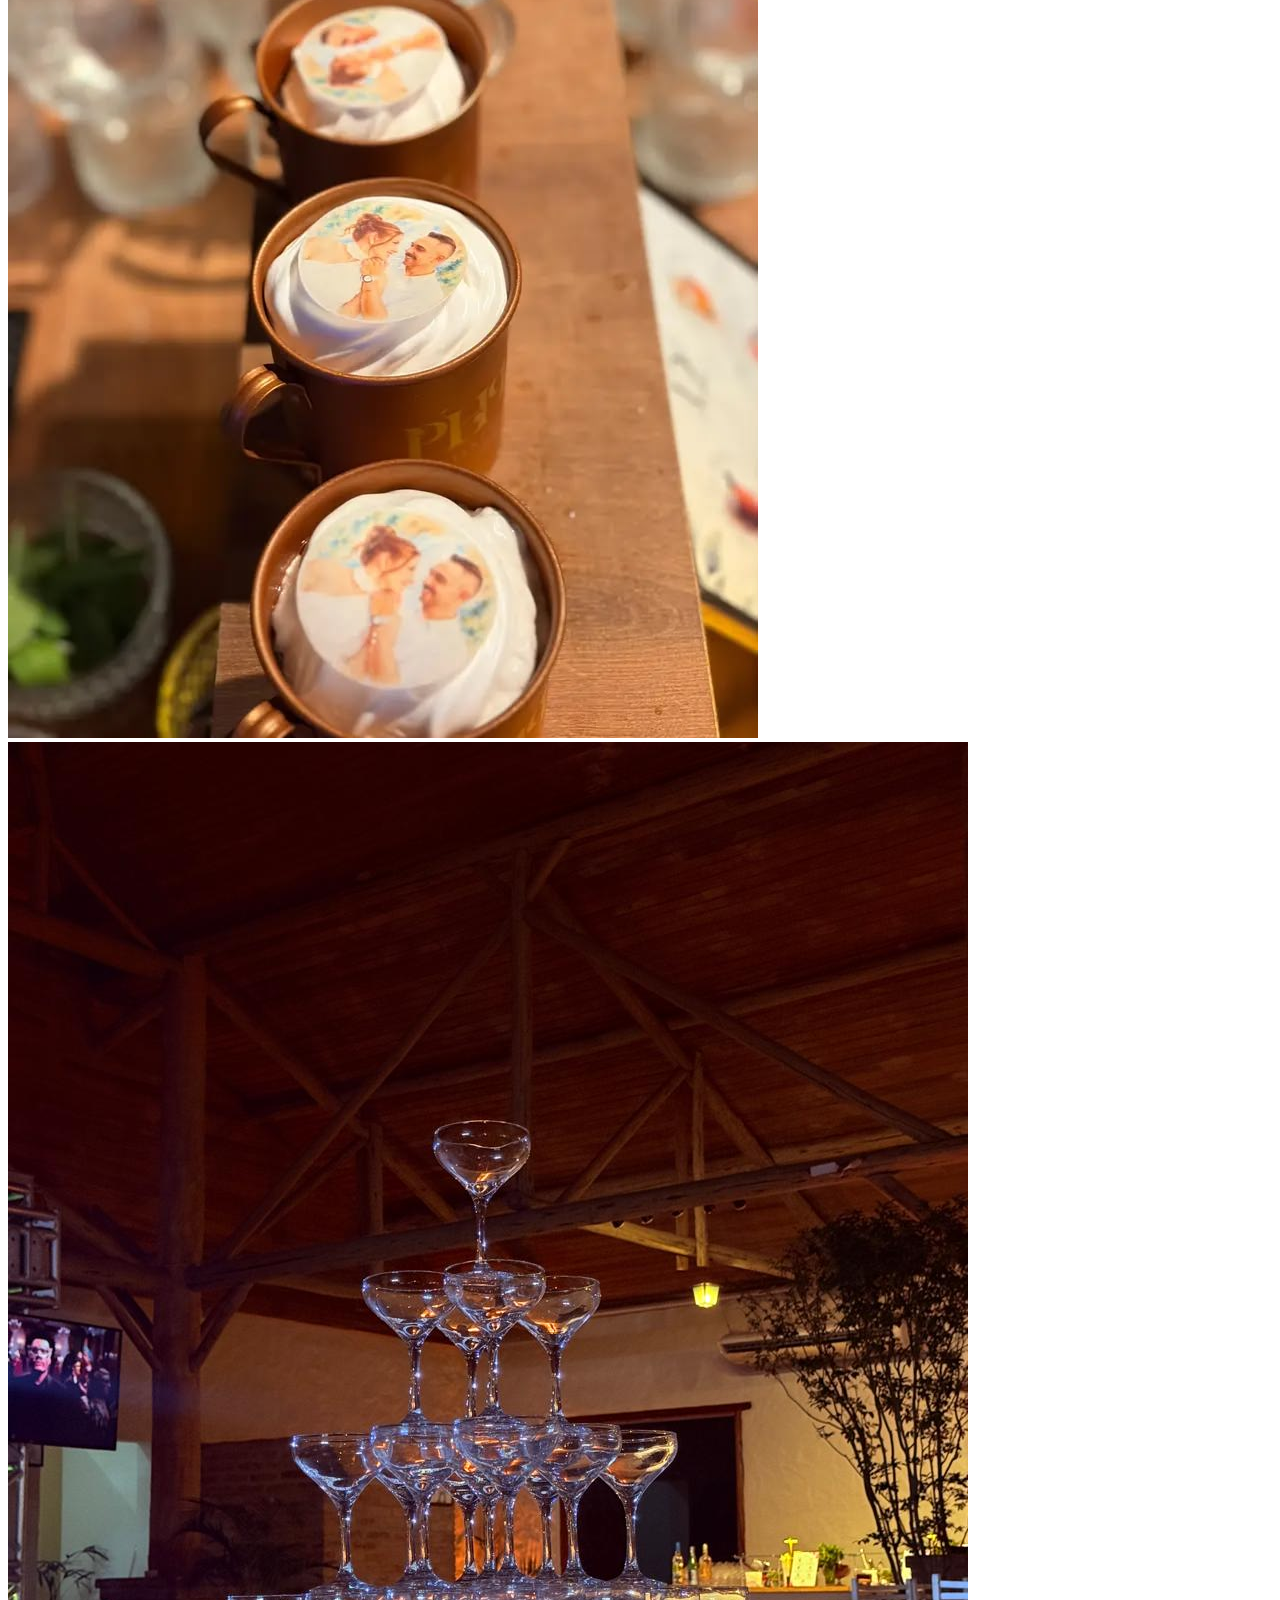
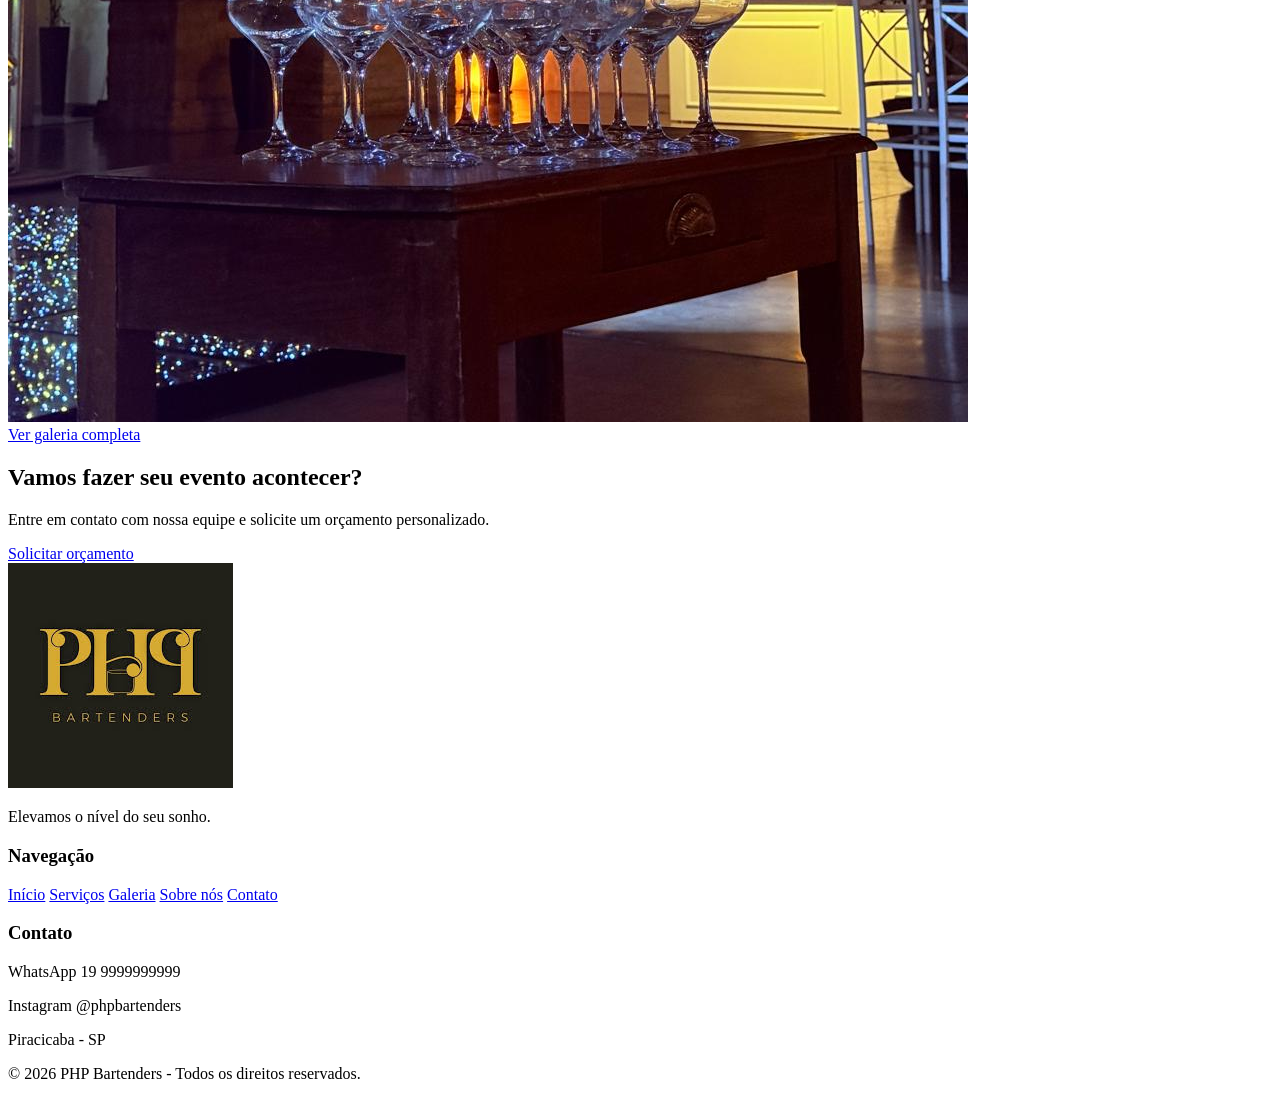
==== commit ed57b2ed: "Update index.html" ====
--- a/Paginas/index.html
+++ b/Paginas/index.html
@@ -4,14 +4,14 @@
     <meta charset="UTF-8" />
     <meta name="viewport" content="width=device-width, initial-scale=1.0" />
     <title>PHP Bartenders</title>
-    <link rel="stylesheet" href="../css/style.css" />
-    <link rel="icon" href="../imagens/Logo PHP.jpg" type="image/png" />
+    <link rel="stylesheet" href="css/style.css" />
+    <link rel="icon" href="imagens/Logo PHP.jpg" type="image/png" />
   </head>
 
   <body>
     <header>
       <div class="logo">
-        <img src="../imagens/Logo PHP.jpg" alt="Logo PHP Bartenders" />
+        <img src="imagens/Logo PHP.jpg" alt="Logo PHP Bartenders" />
       </div>
       <nav>
         <a href="index.html" class="ativo">Início</a>
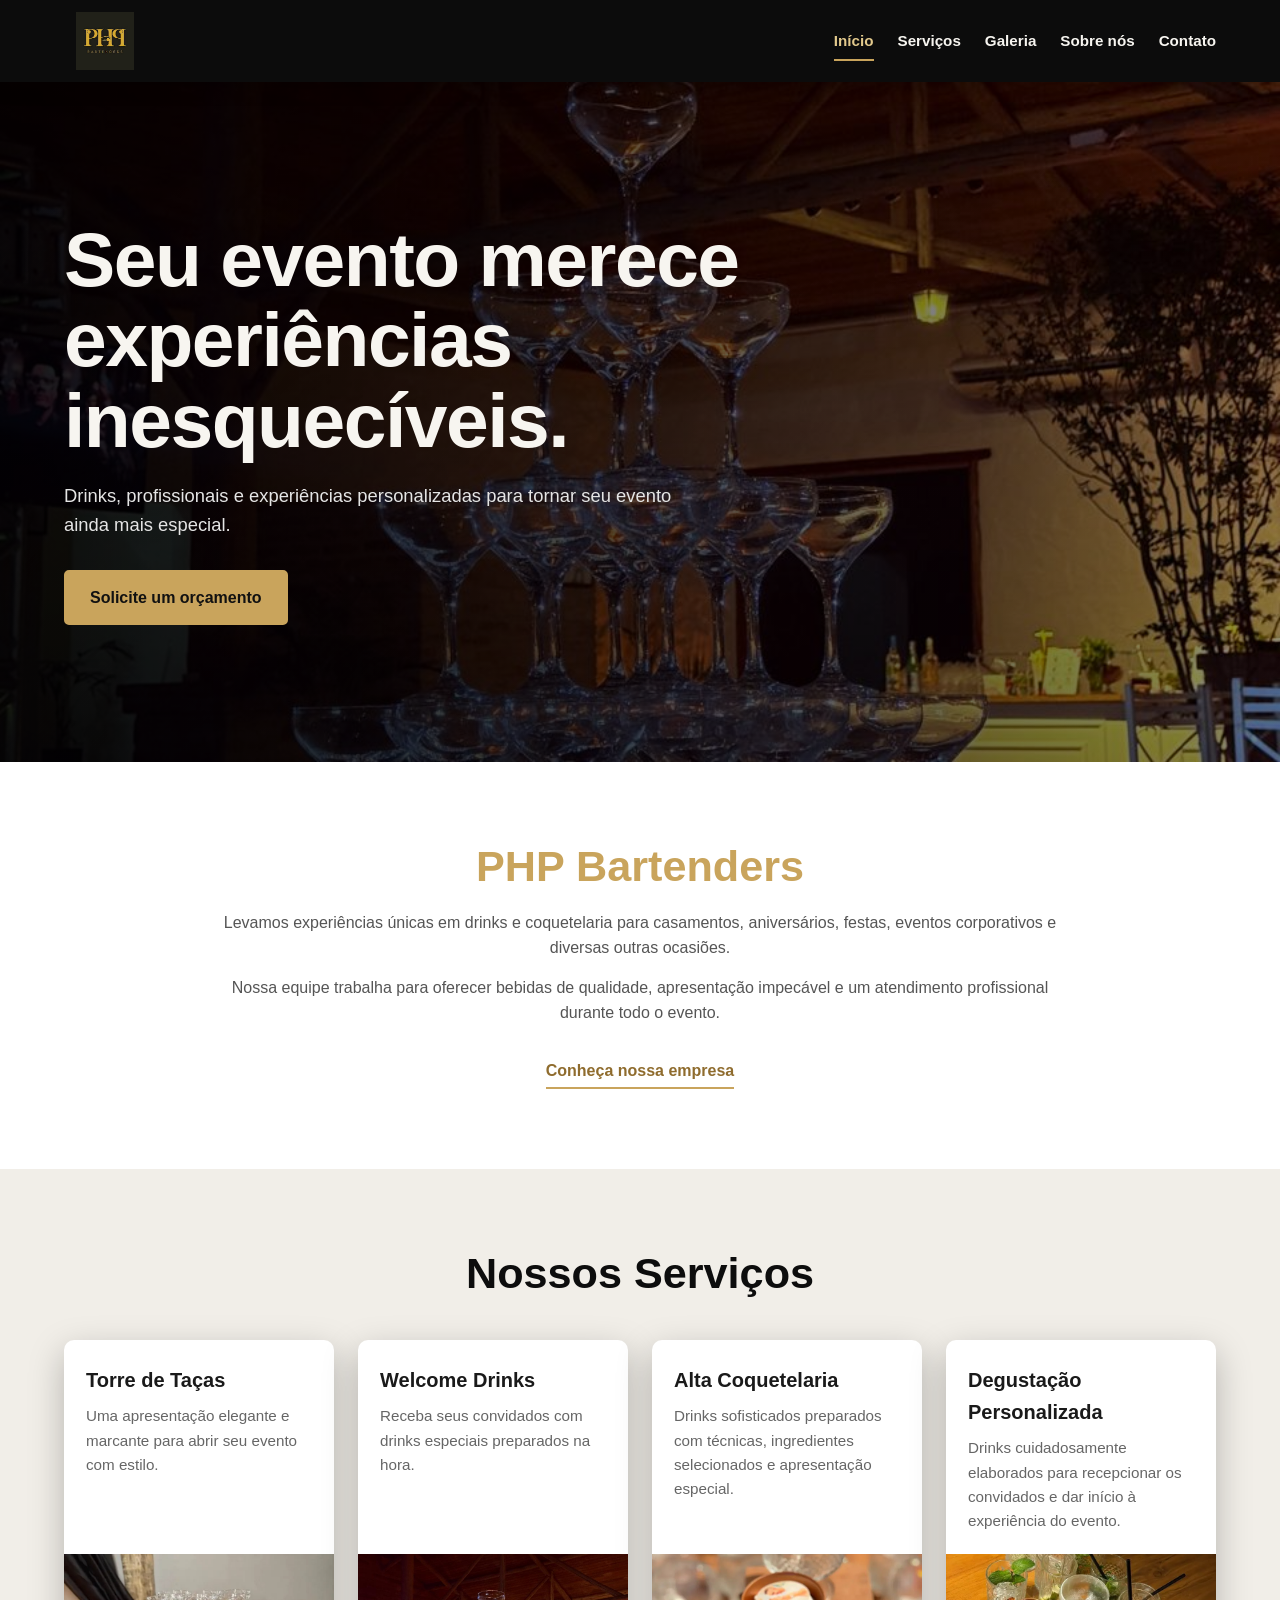
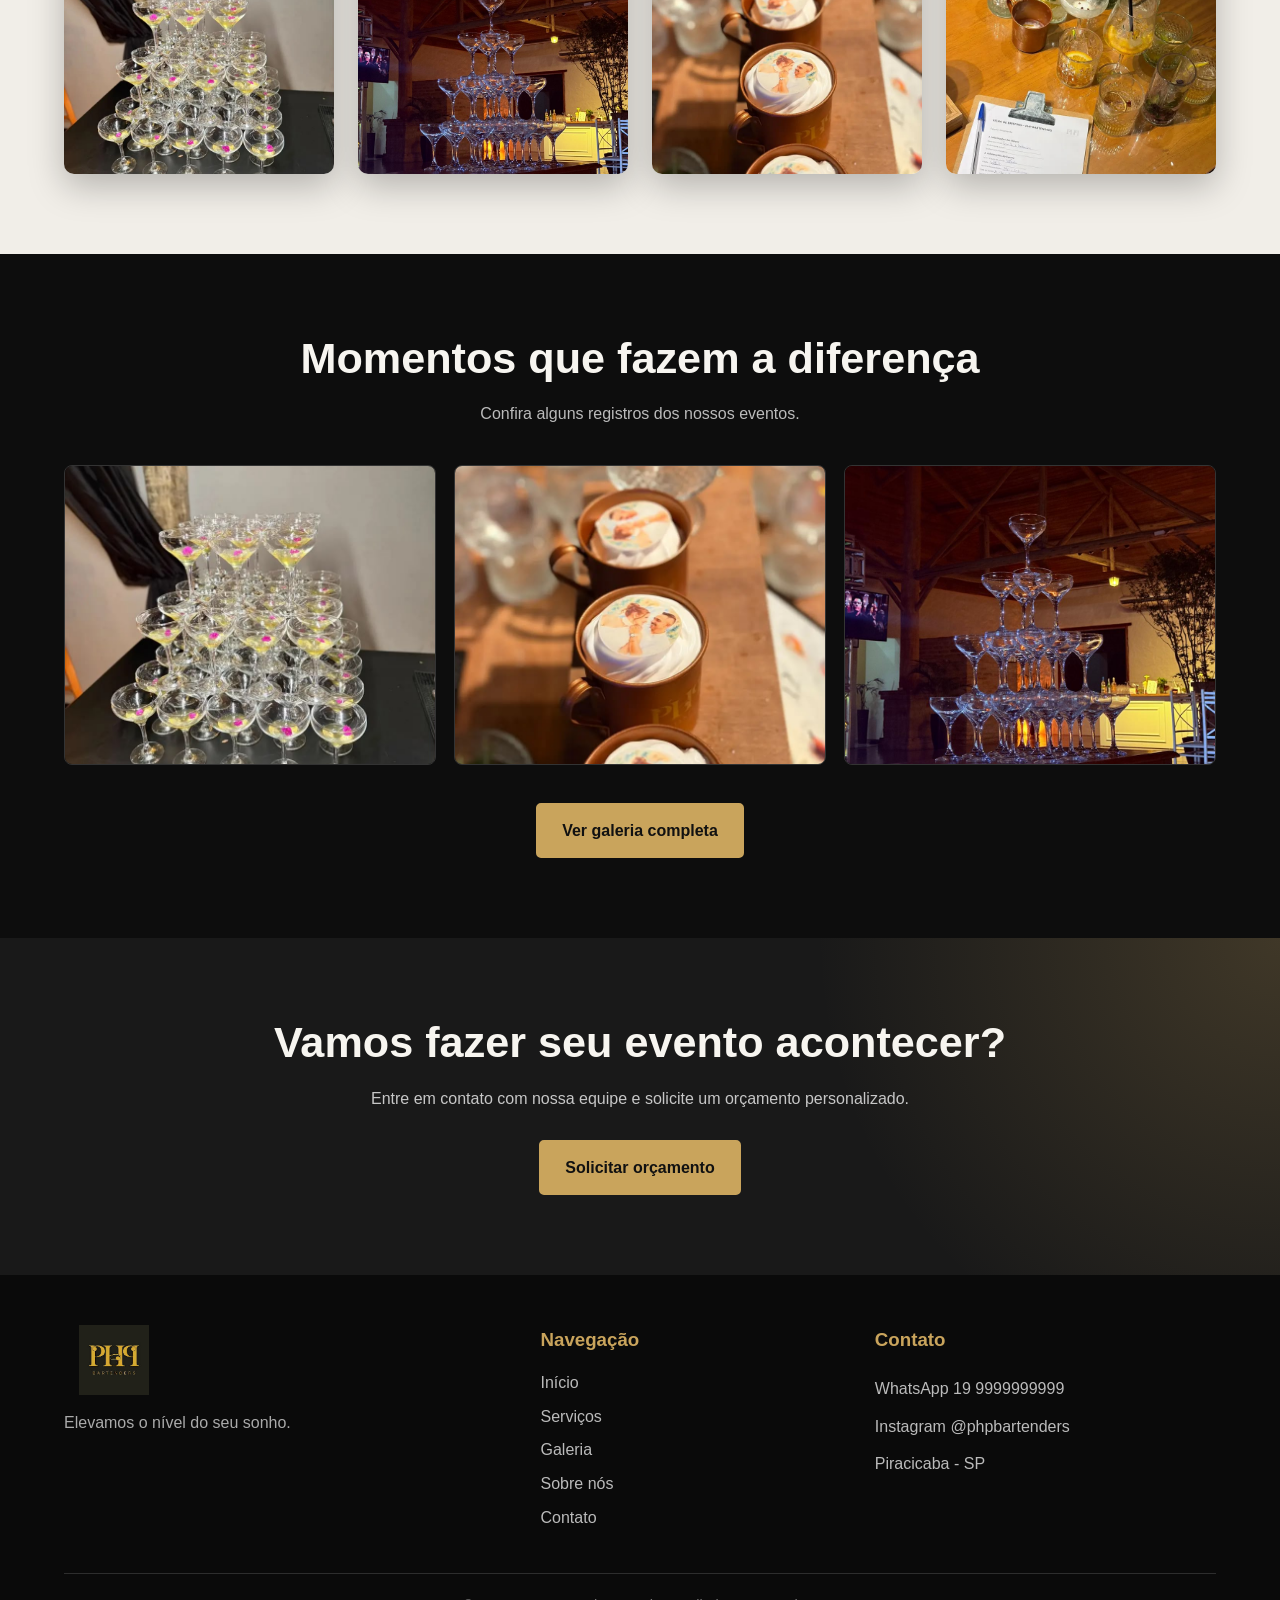
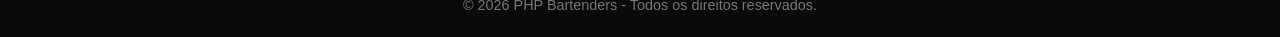
==== commit 2e9e7012: "Add files via upload" ====
--- a/Paginas/index.html
+++ b/Paginas/index.html
@@ -4,14 +4,14 @@
     <meta charset="UTF-8" />
     <meta name="viewport" content="width=device-width, initial-scale=1.0" />
     <title>PHP Bartenders</title>
-    <link rel="stylesheet" href="css/style.css" />
-    <link rel="icon" href="imagens/Logo PHP.jpg" type="image/png" />
+    <link rel="stylesheet" href="../css/style.css" />
+    <link rel="icon" href="../imagens/Logo PHP.jpg" type="image/png" />
   </head>
 
   <body>
     <header>
       <div class="logo">
-        <img src="imagens/Logo PHP.jpg" alt="Logo PHP Bartenders" />
+        <img src="../imagens/Logo PHP.jpg" alt="Logo PHP Bartenders" />
       </div>
       <nav>
         <a href="index.html" class="ativo">Início</a>
--- a/css/style.css
+++ b/css/style.css
@@ -0,0 +1,1511 @@
+/* =========================================================
+   PHP BARTENDERS - ESTILO PRINCIPAL (REORGANIZADO)
+
+   ÍNDICE
+   1. Variáveis e base
+   2. Componentes globais (títulos, botão, orçamento/CTA)
+   3. Cabeçalho e menu
+   4. Rodapé
+   5. Página INÍCIO (index)
+   6. Banner das páginas internas
+   7. Página SOBRE NÓS
+   8. Página SERVIÇOS
+   9. Página GALERIA
+   10. Página CONTATO (formulário, cards, FAQ)
+   11. Responsividade (media queries)
+   12. Acessibilidade
+   ========================================================= */
+
+
+/* =========================================================
+   1. VARIÁVEIS E BASE
+   ========================================================= */
+
+:root {
+    --preto: #0d0d0d;
+    --preto-2: #151515;
+    --cinza: #242424;
+    --cinza-claro: #bdbdbd;
+    --branco: #f7f5f0;
+    --dourado: #c9a45c;
+    --dourado-claro: #e2c98c;
+    --max-width: 1200px;
+    --sombra: 0 12px 35px rgba(0, 0, 0, 0.25);
+    --transicao: 0.3s ease;
+}
+
+* {
+    margin: 0;
+    padding: 0;
+    box-sizing: border-box;
+}
+
+html {
+    scroll-behavior: smooth;
+}
+
+body {
+    font-family: Arial, Helvetica, sans-serif;
+    background: var(--branco);
+    color: #222;
+    line-height: 1.6;
+}
+
+/* Fica depois do body de propósito: define o fundo escuro atrás da página */
+html, body {
+    min-height: 100%;
+    background-color: #0a0a0a;
+}
+
+main {
+    overflow: hidden;
+}
+
+
+/* =========================================================
+   2. COMPONENTES GLOBAIS
+   ========================================================= */
+
+/* Seções e títulos padrão */
+section {
+    padding: 80px 5%;
+}
+
+section h2 {
+    color: var(--preto);
+    font-size: clamp(1.8rem, 4vw, 2.7rem);
+    line-height: 1.15;
+    text-align: center;
+    margin-bottom: 18px;
+}
+
+section > p {
+    max-width: 760px;
+    margin: 0 auto 14px;
+    text-align: center;
+    color: #555;
+}
+
+/* Botão dourado */
+.botao {
+    display: inline-block;
+    padding: 13px 24px;
+    border-radius: 5px;
+    background: var(--dourado);
+    color: #111;
+    text-decoration: none;
+    font-weight: 800;
+    border: 2px solid var(--dourado);
+    transition: transform var(--transicao), background var(--transicao),
+                color var(--transicao), box-shadow var(--transicao);
+}
+
+.botao:hover,
+.botao:focus {
+    background: transparent;
+    color: var(--dourado-claro);
+    transform: translateY(-2px);
+    box-shadow: 0 8px 20px rgba(0, 0, 0, 0.18);
+}
+
+/* Seção de orçamento / CTA (usada em várias páginas) */
+.orcamento {
+    background:
+        radial-gradient(circle at top right, rgba(201, 164, 92, 0.22), transparent 35%),
+        #191919;
+    color: var(--branco);
+    text-align: center;
+}
+
+.orcamento h2 {
+    color: var(--branco);
+}
+
+.orcamento p {
+    color: #c7c7c7;
+    margin-bottom: 28px;
+}
+
+
+/* =========================================================
+   3. CABEÇALHO E MENU
+   ========================================================= */
+
+header {
+    min-height: 82px;
+    padding: 12px 5%;
+    background: rgba(13, 13, 13, 0.97);
+    display: flex;
+    align-items: center;
+    justify-content: space-between;
+    gap: 30px;
+    position: sticky;
+    top: 0;
+    z-index: 1000;
+    box-shadow: 0 3px 18px rgba(0, 0, 0, 0.25);
+}
+
+.logo img {
+    width: 82px;
+    height: 58px;
+    object-fit: contain;
+    border-radius: 8px;
+    display: block;
+}
+
+nav {
+    display: flex;
+    align-items: center;
+    justify-content: flex-end;
+    flex-wrap: wrap;
+    gap: 8px 24px;
+}
+
+nav a {
+    color: var(--branco);
+    text-decoration: none;
+    font-size: 0.95rem;
+    font-weight: 700;
+    padding: 8px 0;
+    position: relative;
+    transition: color var(--transicao);
+}
+
+nav a::after {
+    content: "";
+    position: absolute;
+    left: 0;
+    bottom: 0;
+    width: 0;
+    height: 2px;
+    background: var(--dourado);
+    transition: width var(--transicao);
+}
+
+nav a:hover,
+nav a:focus {
+    color: var(--dourado-claro);
+}
+
+nav a:hover::after,
+nav a:focus::after {
+    width: 100%;
+}
+
+/* Link da página atual */
+nav a.ativo {
+    color: var(--dourado-claro);
+}
+
+nav a.ativo::after {
+    width: 100%;
+}
+
+
+/* =========================================================
+   4. RODAPÉ
+   ========================================================= */
+
+footer {
+    background: #0a0a0a;
+    color: white;
+    padding: 50px 5% 20px;
+}
+
+.footer-container {
+    width: min(var(--max-width), 100%);
+    margin: 0 auto;
+    display: grid;
+    grid-template-columns: 1.5fr 1fr 1.2fr;
+    gap: 50px;
+}
+
+.footer-logo,
+.footer-links,
+.footer-contato {
+    display: flex;
+    flex-direction: column;
+}
+
+.footer-logo {
+    max-width: 300px;
+}
+
+.footer-logo img {
+    width: 100px;
+    height: 70px;
+    object-fit: contain;
+    margin-bottom: 15px;
+    border-radius: 7px;
+}
+
+.footer-logo p {
+    color: #aaa;
+    line-height: 1.6;
+}
+
+.footer-links h3,
+.footer-contato h3 {
+    color: var(--dourado);
+    margin-bottom: 15px;
+}
+
+.footer-links a {
+    color: #bbb;
+    text-decoration: none;
+    margin-bottom: 8px;
+    transition: color var(--transicao), padding-left var(--transicao);
+}
+
+.footer-links a:hover {
+    color: var(--dourado-claro);
+    padding-left: 4px;
+}
+
+.footer-contato p {
+    color: #bbb;
+    margin: 6px 0;
+}
+
+.footer-bottom {
+    width: min(var(--max-width), 100%);
+    margin: 35px auto 0;
+    border-top: 1px solid #2d2d2d;
+    padding-top: 20px;
+    text-align: center;
+    color: #777;
+    font-size: 0.9rem;
+}
+
+
+/* =========================================================
+   5. PÁGINA INÍCIO (index.html)
+   ========================================================= */
+
+/* ---------- Banner principal ---------- */
+.hero {
+    min-height: 680px;
+    padding: 100px 5%;
+    display: flex;
+    align-items: center;
+    position: relative;
+    isolation: isolate;
+    background:
+        linear-gradient(90deg, rgba(0, 0, 0, 0.88) 0%, rgba(0, 0, 0, 0.62) 48%, rgba(0, 0, 0, 0.28) 100%),
+        url("../imagens/welcome.jpeg") center/cover no-repeat;
+}
+
+.hero::after {
+    content: "";
+    position: absolute;
+    inset: 0;
+    background: linear-gradient(0deg, rgba(0,0,0,.25), transparent);
+    z-index: -1;
+}
+
+.hero-text {
+    width: min(680px, 100%);
+    color: var(--branco);
+}
+
+.hero-text h1 {
+    max-width: 680px;
+    margin-bottom: 20px;
+    font-size: clamp(2.5rem, 6vw, 4.8rem);
+    line-height: 1.05;
+    letter-spacing: -1.5px;
+}
+
+.hero-text p {
+    max-width: 620px;
+    margin-bottom: 30px;
+    color: #e5e5e5;
+    font-size: 1.15rem;
+}
+
+.hero .botao:hover {
+    color: #ebe083e8;
+}
+
+/* ---------- Sobre a empresa ---------- */
+.sobre {
+    background: #fff;
+    text-align: center;
+}
+
+.sobre h2 {
+    color: var(--dourado);
+}
+
+.sobre p {
+    max-width: 850px;
+}
+
+.sobre > a:not(.botao) {
+    display: inline-block;
+    margin-top: 18px;
+    color: #8f6c2e;
+    font-weight: 800;
+    text-decoration: none;
+    border-bottom: 2px solid var(--dourado);
+    padding-bottom: 3px;
+    transition: color var(--transicao);
+}
+
+.sobre > a:not(.botao):hover {
+    color: #4e3918;
+}
+
+/* ---------- Serviços (cards) ---------- */
+.servicos {
+    background: #f1eee8;
+}
+
+.servicos-container {
+    width: min(var(--max-width), 100%);
+    margin: 42px auto 0;
+    display: grid;
+    grid-template-columns: repeat(4, 1fr);
+    gap: 24px;
+}
+
+.card-servico {
+    background: #fff;
+    border-radius: 10px;
+    overflow: hidden;
+    box-shadow: var(--sombra);
+    display: flex;
+    flex-direction: column;
+    justify-content: space-between; /* força a imagem para o rodapé do card */
+    transition: transform var(--transicao), box-shadow var(--transicao);
+}
+
+.card-servico:hover {
+    transform: translateY(-8px);
+    box-shadow: 0 18px 40px rgba(0, 0, 0, 0.2);
+}
+
+.card-servico h3 {
+    padding: 24px 22px 8px;
+    color: #1a1a1a;
+    font-size: 1.25rem;
+}
+
+.card-servico p {
+    padding: 0 22px 20px;
+    color: #666;
+    font-size: 0.95rem;
+    flex: 1;
+}
+
+.card-servico img {
+    width: 100%;
+    height: 220px;
+    object-fit: cover;
+    display: block;
+    transition: transform 0.5s ease;
+}
+
+.card-servico:hover img {
+    transform: scale(1.04);
+}
+
+/* ---------- Galeria em destaque ---------- */
+.galeria-destaque {
+    background: var(--preto);
+    color: var(--branco);
+    text-align: center;
+}
+
+.galeria-destaque h2 {
+    color: var(--branco);
+}
+
+.galeria-destaque > p {
+    color: #bbb;
+}
+
+.imagens-galeria {
+    width: min(var(--max-width), 100%);
+    margin: 38px auto;
+    display: grid;
+    grid-template-columns: repeat(3, 1fr);
+    gap: 18px;
+}
+
+.imagens-galeria img {
+    width: 100%;
+    height: 300px;
+    object-fit: cover;
+    border-radius: 8px;
+    border: 1px solid #333;
+    display: block;
+    transition: transform var(--transicao), filter var(--transicao);
+}
+
+.imagens-galeria img:hover {
+    transform: scale(1.025);
+    filter: brightness(1.1);
+}
+
+
+/* =========================================================
+   6. BANNER DAS PÁGINAS INTERNAS
+   (Sobre, Serviços, Galeria, Contato)
+   ========================================================= */
+
+.hero-interna {
+    min-height: 380px;
+    padding: 90px 5% 70px;
+    display: flex;
+    align-items: center;
+    justify-content: center;
+    text-align: center;
+    position: relative;
+    background:
+        linear-gradient(180deg, rgba(13, 13, 13, 0.92) 0%, rgba(21, 21, 21, 0.85) 100%),
+        url("../imagens/welcome.jpeg") center/cover no-repeat;
+    border-bottom: 2px solid rgba(201, 164, 92, 0.35);
+}
+
+.hero-interna-conteudo {
+    width: min(850px, 100%);
+    color: var(--branco);
+}
+
+.hero-interna-conteudo .tag-topo {
+    display: inline-block;
+    color: var(--dourado);
+    text-transform: uppercase;
+    font-size: 0.85rem;
+    font-weight: 800;
+    letter-spacing: 2px;
+    margin-bottom: 12px;
+    padding: 4px 14px;
+    background: rgba(201, 164, 92, 0.12);
+    border: 1px solid rgba(201, 164, 92, 0.3);
+    border-radius: 20px;
+}
+
+.hero-interna-conteudo h1 {
+    font-size: clamp(2.2rem, 5vw, 3.8rem);
+    line-height: 1.15;
+    margin-bottom: 16px;
+    color: var(--branco);
+}
+
+.hero-interna-conteudo h1 span {
+    color: var(--dourado);
+}
+
+.hero-interna-conteudo p {
+    font-size: 1.1rem;
+    color: #d8d8d8;
+    max-width: 680px;
+    margin: 0 auto;
+}
+
+
+/* =========================================================
+   7. PÁGINA SOBRE NÓS (sobre.html)
+   ========================================================= */
+
+/* ---------- História ---------- */
+.sobre-historia {
+    background: #ffffff;
+    padding: 80px 5%;
+}
+
+.sobre-historia-grid {
+    width: min(var(--max-width), 100%);
+    margin: 40px auto 0;
+    display: grid;
+    grid-template-columns: 1.1fr 0.9fr;
+    gap: 50px;
+    align-items: center;
+}
+
+.sobre-historia-texto h3 {
+    font-size: 1.8rem;
+    color: var(--preto);
+    margin-bottom: 18px;
+    line-height: 1.3;
+}
+
+.sobre-historia-texto p {
+    color: #4a4a4a;
+    font-size: 1.05rem;
+    line-height: 1.75;
+    margin-bottom: 16px;
+    text-align: left;
+}
+
+.sobre-historia-img {
+    position: relative;
+}
+
+.sobre-historia-img img {
+    width: 100%;
+    height: 420px;
+    object-fit: cover;
+    border-radius: 12px;
+    box-shadow: var(--sombra);
+    border: 2px solid var(--dourado);
+}
+
+.badge-experiencia {
+    position: absolute;
+    bottom: -20px;
+    left: -20px;
+    background: var(--preto);
+    color: var(--dourado);
+    border: 2px solid var(--dourado);
+    padding: 16px 24px;
+    border-radius: 10px;
+    box-shadow: var(--sombra);
+}
+
+.badge-experiencia strong {
+    display: block;
+    font-size: 1.8rem;
+    line-height: 1;
+    color: var(--branco);
+}
+
+.badge-experiencia span {
+    font-size: 0.85rem;
+    color: var(--dourado-claro);
+    text-transform: uppercase;
+    letter-spacing: 1px;
+}
+
+/* ---------- Números / Stats ---------- */
+.stats-secao {
+    background: var(--preto-2);
+    color: var(--branco);
+    padding: 70px 5%;
+    border-top: 1px solid #222;
+    border-bottom: 1px solid #222;
+}
+
+.stats-grid {
+    width: min(var(--max-width), 100%);
+    margin: 0 auto;
+    display: grid;
+    grid-template-columns: repeat(4, 1fr);
+    gap: 30px;
+    text-align: center;
+}
+
+.stat-item h3 {
+    font-size: clamp(2.4rem, 4vw, 3.4rem);
+    color: var(--dourado);
+    margin-bottom: 8px;
+    font-weight: 800;
+}
+
+.stat-item p {
+    color: #ccc;
+    font-size: 1rem;
+    margin: 0;
+    text-transform: uppercase;
+    letter-spacing: 1px;
+}
+
+/* ---------- Pilares / Valores ---------- */
+.pilares-secao {
+    background: #f4f1ea;
+    padding: 80px 5%;
+    text-align: center;
+}
+
+.pilares-grid {
+    width: min(var(--max-width), 100%);
+    margin: 45px auto 0;
+    display: grid;
+    grid-template-columns: repeat(4, 1fr);
+    gap: 24px;
+}
+
+.card-pilar {
+    background: #ffffff;
+    padding: 36px 24px;
+    border-radius: 10px;
+    box-shadow: 0 6px 20px rgba(0, 0, 0, 0.07);
+    border-top: 4px solid var(--dourado);
+    transition: transform var(--transicao), box-shadow var(--transicao);
+    text-align: left;
+}
+
+.card-pilar:hover {
+    transform: translateY(-6px);
+    box-shadow: var(--sombra);
+}
+
+.card-pilar .icone-pilar {
+    font-size: 2.2rem;
+    margin-bottom: 16px;
+    display: inline-block;
+}
+
+.card-pilar h4 {
+    color: var(--preto);
+    font-size: 1.25rem;
+    margin-bottom: 12px;
+}
+
+.card-pilar p {
+    color: #666;
+    font-size: 0.95rem;
+    line-height: 1.6;
+    margin: 0;
+}
+
+
+/* =========================================================
+   8. PÁGINA SERVIÇOS (serviços.html)
+   ========================================================= */
+
+/* ---------- Serviços em detalhe ---------- */
+.servicos-detalhes-secao {
+    background: #ffffff;
+    padding: 80px 5%;
+}
+
+.servico-completo-card {
+    width: min(var(--max-width), 100%);
+    margin: 0 auto 50px;
+    display: grid;
+    grid-template-columns: 1fr 1fr;
+    gap: 40px;
+    background: #fdfcf9;
+    border-radius: 12px;
+    overflow: hidden;
+    box-shadow: 0 8px 30px rgba(0, 0, 0, 0.08);
+    border: 1px solid #e8e3d8;
+    align-items: center;
+    transition: transform var(--transicao);
+}
+
+.servico-completo-card:hover {
+    transform: translateY(-4px);
+}
+
+/* Card com imagem e texto invertidos */
+.servico-completo-card.invertido {
+    grid-template-columns: 1fr 1fr;
+}
+
+.servico-completo-card.invertido .servico-img-box {
+    order: 2;
+}
+
+.servico-completo-card.invertido .servico-info-box {
+    order: 1;
+}
+
+.servico-img-box {
+    height: 100%;
+}
+
+.servico-img-box img {
+    width: 100%;
+    height: 100%;
+    min-height: 380px;
+    max-height: 440px;
+    object-fit: cover;
+    display: block;
+}
+
+.servico-info-box {
+    padding: 40px;
+}
+
+.servico-badge {
+    display: inline-block;
+    font-size: 0.8rem;
+    font-weight: 800;
+    text-transform: uppercase;
+    letter-spacing: 1.5px;
+    color: var(--dourado);
+    background: rgba(201, 164, 92, 0.15);
+    padding: 4px 12px;
+    border-radius: 20px;
+    margin-bottom: 12px;
+}
+
+.servico-info-box h3 {
+    font-size: 1.9rem;
+    color: var(--preto);
+    margin-bottom: 14px;
+}
+
+.servico-info-box p {
+    color: #555;
+    font-size: 1rem;
+    line-height: 1.7;
+    margin-bottom: 20px;
+    text-align: left;
+}
+
+.servico-lista-itens {
+    list-style: none;
+    margin-bottom: 26px;
+    padding: 0;
+}
+
+.servico-lista-itens li {
+    position: relative;
+    padding-left: 26px;
+    color: #444;
+    font-size: 0.95rem;
+    margin-bottom: 10px;
+    line-height: 1.5;
+}
+
+.servico-lista-itens li::before {
+    content: "✓";
+    position: absolute;
+    left: 0;
+    color: var(--dourado);
+    font-weight: bold;
+    font-size: 1.1rem;
+}
+
+/* ---------- O que está incluso ---------- */
+.incluso-secao {
+    background: var(--preto);
+    color: var(--branco);
+    padding: 80px 5%;
+    text-align: center;
+}
+
+.incluso-secao h2 {
+    color: var(--branco);
+}
+
+.incluso-grid {
+    width: min(var(--max-width), 100%);
+    margin: 45px auto 0;
+    display: grid;
+    grid-template-columns: repeat(4, 1fr);
+    gap: 25px;
+}
+
+.incluso-card {
+    background: #181818;
+    border: 1px solid #2d2d2d;
+    padding: 32px 20px;
+    border-radius: 10px;
+    transition: transform var(--transicao), border-color var(--transicao);
+    text-align: center;
+}
+
+.incluso-card:hover {
+    transform: translateY(-5px);
+    border-color: var(--dourado);
+}
+
+.incluso-icone {
+    font-size: 2.2rem;
+    margin-bottom: 15px;
+    display: inline-block;
+}
+
+.incluso-card h4 {
+    color: var(--dourado);
+    font-size: 1.2rem;
+    margin-bottom: 10px;
+}
+
+.incluso-card p {
+    color: #aaa;
+    font-size: 0.9rem;
+    line-height: 1.5;
+    margin: 0;
+}
+
+/* ---------- Como funciona a contratação ---------- */
+.etapas-secao {
+    background: #f4f1ea;
+    padding: 80px 5%;
+    text-align: center;
+}
+
+.etapas-grid {
+    width: min(var(--max-width), 100%);
+    margin: 45px auto 0;
+    display: grid;
+    grid-template-columns: repeat(4, 1fr);
+    gap: 25px;
+}
+
+.etapa-card {
+    background: #ffffff;
+    padding: 35px 22px;
+    border-radius: 10px;
+    box-shadow: 0 5px 20px rgba(0, 0, 0, 0.06);
+    position: relative;
+    text-align: center;
+}
+
+.etapa-numero {
+    width: 46px;
+    height: 46px;
+    background: var(--dourado);
+    color: #111;
+    font-weight: 800;
+    font-size: 1.2rem;
+    border-radius: 50%;
+    display: flex;
+    align-items: center;
+    justify-content: center;
+    margin: 0 auto 18px;
+}
+
+.etapa-card h4 {
+    color: var(--preto);
+    font-size: 1.2rem;
+    margin-bottom: 10px;
+}
+
+.etapa-card p {
+    color: #666;
+    font-size: 0.9rem;
+    line-height: 1.5;
+    margin: 0;
+}
+
+
+/* =========================================================
+   9. PÁGINA GALERIA (galeria.html)
+   ========================================================= */
+
+.galeria-secao {
+    background: var(--preto);
+    color: var(--branco);
+    padding: 70px 5% 90px;
+    text-align: center;
+}
+
+.galeria-secao h2 {
+    color: var(--branco);
+}
+
+/* ---------- Filtros (CSS puro, com input radio) ---------- */
+.filtros-galeria {
+    display: flex;
+    justify-content: center;
+    flex-wrap: wrap;
+    gap: 12px;
+    margin: 30px auto 45px;
+    max-width: 700px;
+}
+
+.radio-filtro {
+    display: none;
+}
+
+.btn-filtro {
+    display: inline-block;
+    background: transparent;
+    border: 1px solid #444;
+    color: #ccc;
+    padding: 10px 22px;
+    border-radius: 30px;
+    font-size: 0.95rem;
+    font-weight: 700;
+    cursor: pointer;
+    user-select: none;
+    transition: all var(--transicao);
+}
+
+.btn-filtro:hover {
+    background: var(--dourado);
+    color: #111;
+    border-color: var(--dourado);
+}
+
+/* Estado ativo dos filtros via CSS puro */
+#filtro-todos:checked ~ .filtros-galeria label[for="filtro-todos"],
+#filtro-torre:checked ~ .filtros-galeria label[for="filtro-torre"],
+#filtro-welcome:checked ~ .filtros-galeria label[for="filtro-welcome"],
+#filtro-alta:checked ~ .filtros-galeria label[for="filtro-alta"],
+#filtro-degustacao:checked ~ .filtros-galeria label[for="filtro-degustacao"] {
+    background: var(--dourado);
+    color: #111;
+    border-color: var(--dourado);
+}
+
+/* Ocultação condicional dos itens via CSS puro */
+#filtro-torre:checked ~ .grid-galeria-completa .item-galeria:not([data-categoria="torre"]),
+#filtro-welcome:checked ~ .grid-galeria-completa .item-galeria:not([data-categoria="welcome"]),
+#filtro-alta:checked ~ .grid-galeria-completa .item-galeria:not([data-categoria="alta"]),
+#filtro-degustacao:checked ~ .grid-galeria-completa .item-galeria:not([data-categoria="degustacao"]) {
+    display: none;
+}
+
+/* ---------- Grade de imagens ---------- */
+.grid-galeria-completa {
+    width: min(var(--max-width), 100%);
+    margin: 0 auto;
+    display: grid;
+    grid-template-columns: repeat(3, 1fr);
+    gap: 22px;
+}
+
+.item-galeria {
+    position: relative;
+    border-radius: 10px;
+    overflow: hidden;
+    height: 320px;
+    box-shadow: 0 10px 25px rgba(0, 0, 0, 0.4);
+    border: 1px solid #2a2a2a;
+    background: #181818;
+}
+
+.item-galeria img {
+    width: 100%;
+    height: 100%;
+    object-fit: cover;
+    display: block;
+    transition: transform 0.5s ease;
+}
+
+.item-galeria:hover img {
+    transform: scale(1.08);
+}
+
+.item-galeria-overlay {
+    position: absolute;
+    inset: 0;
+    background: linear-gradient(180deg, transparent 40%, rgba(0, 0, 0, 0.9) 100%);
+    display: flex;
+    flex-direction: column;
+    justify-content: flex-end;
+    padding: 24px;
+    text-align: left;
+    opacity: 0.95;
+    transition: opacity var(--transicao);
+}
+
+.item-galeria-overlay .tag {
+    color: var(--dourado);
+    font-size: 0.8rem;
+    font-weight: 800;
+    text-transform: uppercase;
+    letter-spacing: 1px;
+    margin-bottom: 4px;
+}
+
+.item-galeria-overlay h4 {
+    color: var(--branco);
+    font-size: 1.2rem;
+    margin: 0;
+}
+
+/* ---------- Depoimentos ---------- */
+.depoimentos-secao {
+    background: #fdfcf9;
+    padding: 80px 5%;
+    text-align: center;
+}
+
+.depoimentos-grid {
+    width: min(var(--max-width), 100%);
+    margin: 45px auto 0;
+    display: grid;
+    grid-template-columns: repeat(3, 1fr);
+    gap: 25px;
+}
+
+.card-depoimento {
+    background: #ffffff;
+    padding: 35px 25px;
+    border-radius: 10px;
+    box-shadow: 0 6px 22px rgba(0, 0, 0, 0.06);
+    border: 1px solid #ece7db;
+    text-align: left;
+    display: flex;
+    flex-direction: column;
+    justify-content: space-between;
+}
+
+.card-depoimento .estrelas {
+    color: var(--dourado);
+    font-size: 1.2rem;
+    margin-bottom: 14px;
+}
+
+.card-depoimento p {
+    color: #555;
+    font-style: italic;
+    font-size: 0.95rem;
+    line-height: 1.65;
+    margin-bottom: 20px;
+    text-align: left;
+}
+
+.card-depoimento .autor {
+    font-weight: 800;
+    color: var(--preto);
+    font-size: 1rem;
+}
+
+.card-depoimento .evento-tipo {
+    color: #888;
+    font-size: 0.85rem;
+}
+
+
+/* =========================================================
+   10. PÁGINA CONTATO (contato.html)
+   ========================================================= */
+
+.contato-secao {
+    background: #ffffff;
+    padding: 80px 5%;
+}
+
+.contato-wrapper {
+    width: min(var(--max-width), 100%);
+    margin: 45px auto 0;
+    display: grid;
+    grid-template-columns: 1.3fr 0.9fr;
+    gap: 45px;
+    align-items: start;
+}
+
+/* ---------- Formulário ---------- */
+.contato-form-container {
+    background: #fbf9f4;
+    padding: 40px;
+    border-radius: 12px;
+    border: 1px solid #e7e2d6;
+    box-shadow: 0 10px 30px rgba(0, 0, 0, 0.05);
+}
+
+.contato-form-container h3 {
+    font-size: 1.6rem;
+    color: var(--preto);
+    margin-bottom: 10px;
+}
+
+.contato-form-container p {
+    color: #666;
+    font-size: 0.95rem;
+    margin-bottom: 25px;
+    text-align: left;
+}
+
+.alerta-sucesso {
+    display: none;
+    background: #eafaf1;
+    color: #1e7e34;
+    border: 1.5px solid #28a745;
+    padding: 16px 20px;
+    border-radius: 8px;
+    margin-bottom: 22px;
+    font-weight: 600;
+    font-size: 0.95rem;
+    text-align: center;
+    box-shadow: 0 4px 12px rgba(40, 167, 69, 0.15);
+}
+
+#sucesso:target {
+    display: block;
+}
+
+.form-linha {
+    display: grid;
+    grid-template-columns: 1fr 1fr;
+    gap: 18px;
+    margin-bottom: 18px;
+}
+
+.form-grupo {
+    margin-bottom: 18px;
+}
+
+.form-grupo label {
+    display: block;
+    font-size: 0.9rem;
+    font-weight: 700;
+    color: #333;
+    margin-bottom: 7px;
+}
+
+.form-grupo input,
+.form-grupo select,
+.form-grupo textarea {
+    width: 100%;
+    padding: 13px 15px;
+    font-family: inherit;
+    font-size: 0.95rem;
+    border: 1.5px solid #d5cebf;
+    border-radius: 6px;
+    background: #ffffff;
+    color: #222;
+    transition: border-color var(--transicao), box-shadow var(--transicao);
+}
+
+.form-grupo input:focus,
+.form-grupo select:focus,
+.form-grupo textarea:focus {
+    outline: none;
+    border-color: var(--dourado);
+    box-shadow: 0 0 0 3px rgba(201, 164, 92, 0.25);
+}
+
+.btn-enviar {
+    width: 100%;
+    padding: 15px;
+    background: var(--dourado);
+    color: #111;
+    font-size: 1.05rem;
+    font-weight: 800;
+    border: 2px solid var(--dourado);
+    border-radius: 6px;
+    cursor: pointer;
+    transition: all var(--transicao);
+    margin-top: 10px;
+}
+
+.btn-enviar:hover {
+    background: #111;
+    color: var(--dourado-claro);
+    border-color: #111;
+}
+
+/* ---------- Cards de informação rápida ---------- */
+.contato-info-container {
+    display: flex;
+    flex-direction: column;
+    gap: 20px;
+}
+
+.card-info-rapido {
+    background: #ffffff;
+    padding: 24px;
+    border-radius: 10px;
+    border: 1px solid #e7e2d6;
+    box-shadow: 0 5px 15px rgba(0, 0, 0, 0.04);
+    display: flex;
+    align-items: center;
+    gap: 18px;
+    text-decoration: none;
+    color: inherit;
+    transition: transform var(--transicao), border-color var(--transicao), box-shadow var(--transicao);
+}
+
+.card-info-rapido:hover {
+    transform: translateY(-3px);
+    border-color: var(--dourado);
+    box-shadow: 0 8px 24px rgba(0, 0, 0, 0.08);
+}
+
+.card-info-rapido .icone {
+    width: 52px;
+    height: 52px;
+    background: rgba(201, 164, 92, 0.15);
+    border-radius: 50%;
+    display: flex;
+    align-items: center;
+    justify-content: center;
+    font-size: 1.4rem;
+    flex-shrink: 0;
+}
+
+.card-info-rapido h4 {
+    font-size: 1.05rem;
+    color: var(--preto);
+    margin-bottom: 4px;
+}
+
+.card-info-rapido p {
+    color: #666;
+    font-size: 0.9rem;
+    margin: 0;
+}
+
+/* Card destaque do WhatsApp (precisa ficar depois do card-info-rapido) */
+.card-destaque-whatsapp {
+    background: linear-gradient(135deg, #131313 0%, #1f1f1f 100%);
+    border: 1px solid var(--dourado);
+    color: var(--branco);
+}
+
+.card-destaque-whatsapp h4 {
+    color: var(--dourado-claro);
+}
+
+.card-destaque-whatsapp p {
+    color: #ddd;
+}
+
+.card-destaque-whatsapp .icone {
+    background: #25d366;
+    color: #fff;
+}
+
+/* ---------- FAQ ---------- */
+.faq-secao {
+    background: #f4f1ea;
+    padding: 80px 5%;
+}
+
+.faq-container {
+    width: min(850px, 100%);
+    margin: 40px auto 0;
+    display: flex;
+    flex-direction: column;
+    gap: 16px;
+}
+
+.faq-item {
+    background: #ffffff;
+    border-radius: 8px;
+    border: 1px solid #ded8cb;
+    overflow: hidden;
+    box-shadow: 0 4px 12px rgba(0, 0, 0, 0.04);
+}
+
+.faq-item summary {
+    padding: 20px 24px;
+    font-weight: 700;
+    font-size: 1.05rem;
+    color: var(--preto);
+    cursor: pointer;
+    list-style: none;
+    position: relative;
+    user-select: none;
+    transition: color var(--transicao);
+}
+
+.faq-item summary::-webkit-details-marker {
+    display: none;
+}
+
+.faq-item summary::after {
+    content: "+";
+    position: absolute;
+    right: 24px;
+    top: 50%;
+    transform: translateY(-50%);
+    font-size: 1.5rem;
+    color: var(--dourado);
+    font-weight: bold;
+    transition: transform var(--transicao);
+}
+
+.faq-item[open] summary::after {
+    transform: translateY(-50%) rotate(45deg);
+}
+
+.faq-item[open] summary {
+    color: #8f6c2e;
+    border-bottom: 1px solid #f0ecdf;
+}
+
+.faq-item p {
+    padding: 20px 24px;
+    color: #555;
+    font-size: 0.95rem;
+    line-height: 1.65;
+    margin: 0;
+    text-align: left;
+}
+
+
+/* =========================================================
+   11. RESPONSIVIDADE (MEDIA QUERIES)
+   Ficam no final de propósito, para sobrescrever os estilos
+   normais. A ordem importa: 1000px -> 760px -> 420px.
+   ========================================================= */
+
+/* ---------- Tablet (até 1000px) ---------- */
+@media (max-width: 1000px) {
+    /* Início */
+    .servicos-container {
+        grid-template-columns: repeat(2, 1fr);
+    }
+
+    .hero {
+        min-height: 600px;
+    }
+
+    /* Sobre, Serviços, Galeria, Contato */
+    .sobre-historia-grid,
+    .contato-wrapper {
+        grid-template-columns: 1fr;
+    }
+
+    .pilares-grid,
+    .incluso-grid,
+    .etapas-grid,
+    .stats-grid {
+        grid-template-columns: repeat(2, 1fr);
+    }
+
+    .servico-completo-card,
+    .servico-completo-card.invertido {
+        grid-template-columns: 1fr;
+    }
+
+    .servico-completo-card.invertido .servico-img-box {
+        order: 1;
+    }
+
+    .servico-completo-card.invertido .servico-info-box {
+        order: 2;
+    }
+
+    .servico-img-box img {
+        min-height: 260px;
+        max-height: 300px;
+    }
+
+    .grid-galeria-completa,
+    .depoimentos-grid {
+        grid-template-columns: repeat(2, 1fr);
+    }
+}
+
+/* ---------- Celular (até 760px) ---------- */
+@media (max-width: 760px) {
+    /* Geral */
+    header {
+        padding: 12px 20px;
+        flex-direction: column;
+        justify-content: center;
+        gap: 8px;
+    }
+
+    nav {
+        justify-content: center;
+        gap: 4px 15px;
+    }
+
+    nav a {
+        font-size: 0.85rem;
+    }
+
+    section {
+        padding: 60px 20px;
+    }
+
+    .footer-container {
+        grid-template-columns: 1fr;
+        gap: 30px;
+    }
+
+    /* Início */
+    .hero {
+        min-height: 580px;
+        padding: 80px 20px;
+        background-position: center;
+    }
+
+    .hero-text h1 {
+        font-size: clamp(2.3rem, 11vw, 3.8rem);
+    }
+
+    .hero-text p {
+        font-size: 1rem;
+    }
+
+    .servicos-container {
+        grid-template-columns: 1fr;
+        max-width: 520px;
+    }
+
+    .imagens-galeria {
+        grid-template-columns: 1fr;
+        max-width: 520px;
+    }
+
+    .imagens-galeria img {
+        height: 280px;
+    }
+
+    /* Páginas internas */
+    .hero-interna {
+        min-height: 320px;
+        padding: 70px 20px 50px;
+    }
+
+    .badge-experiencia {
+        position: static;
+        margin-top: 15px;
+    }
+
+    .pilares-grid,
+    .incluso-grid,
+    .etapas-grid,
+    .grid-galeria-completa,
+    .depoimentos-grid,
+    .stats-grid {
+        grid-template-columns: 1fr;
+    }
+
+    .form-linha {
+        grid-template-columns: 1fr;
+        gap: 0;
+    }
+
+    .contato-form-container {
+        padding: 25px 18px;
+    }
+
+    .servico-info-box {
+        padding: 25px 20px;
+    }
+}
+
+/* ---------- Celular pequeno (até 420px) ---------- */
+@media (max-width: 420px) {
+    .logo img {
+        width: 72px;
+        height: 50px;
+    }
+
+    nav {
+        gap: 3px 10px;
+    }
+
+    nav a {
+        font-size: 0.78rem;
+    }
+
+    .hero {
+        min-height: 520px;
+    }
+
+    .botao {
+        padding: 11px 18px;
+        font-size: 0.9rem;
+    }
+
+    .card-servico img {
+        height: 210px;
+    }
+}
+
+
+/* =========================================================
+   12. ACESSIBILIDADE
+   ========================================================= */
+
+/* Reduz animações quando o sistema do usuário pede */
+@media (prefers-reduced-motion: reduce) {
+    html {
+        scroll-behavior: auto;
+    }
+
+    *,
+    *::before,
+    *::after {
+        transition-duration: 0.01ms !important;
+        animation-duration: 0.01ms !important;
+    }
+}
